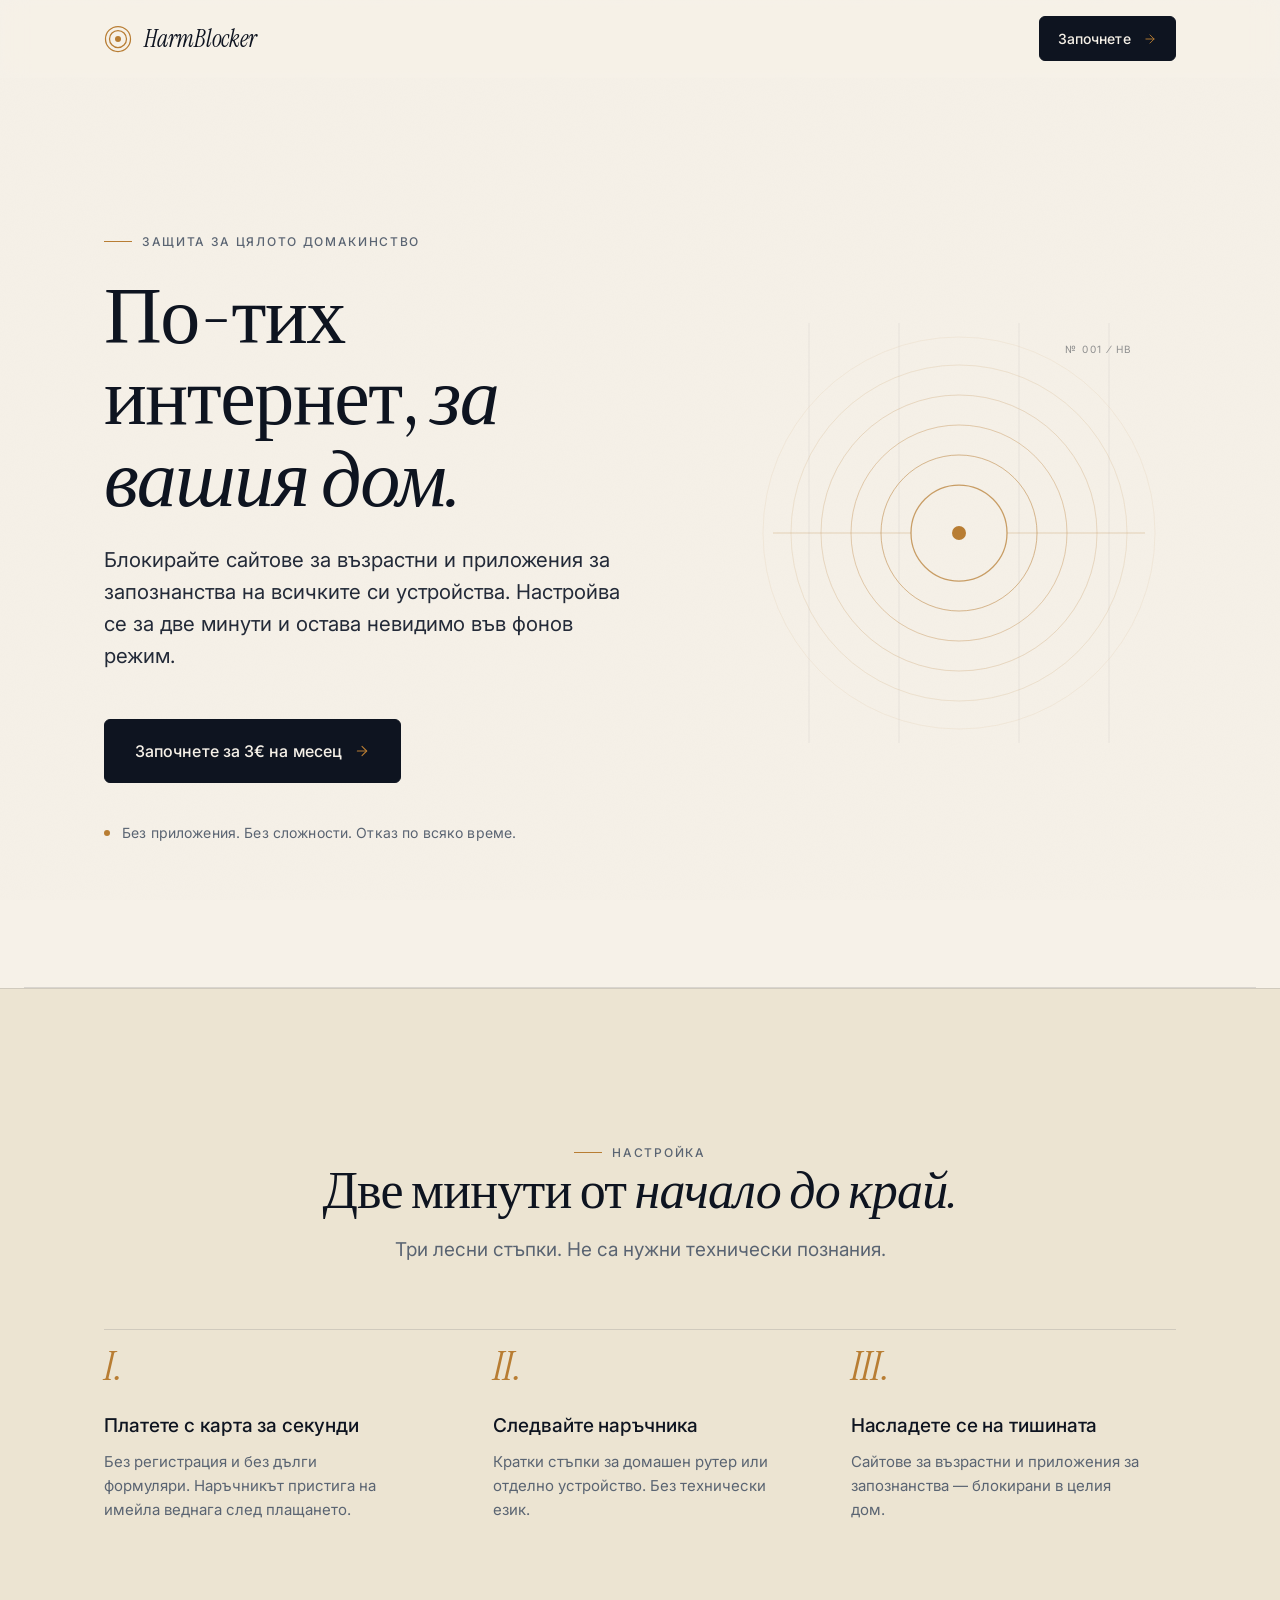
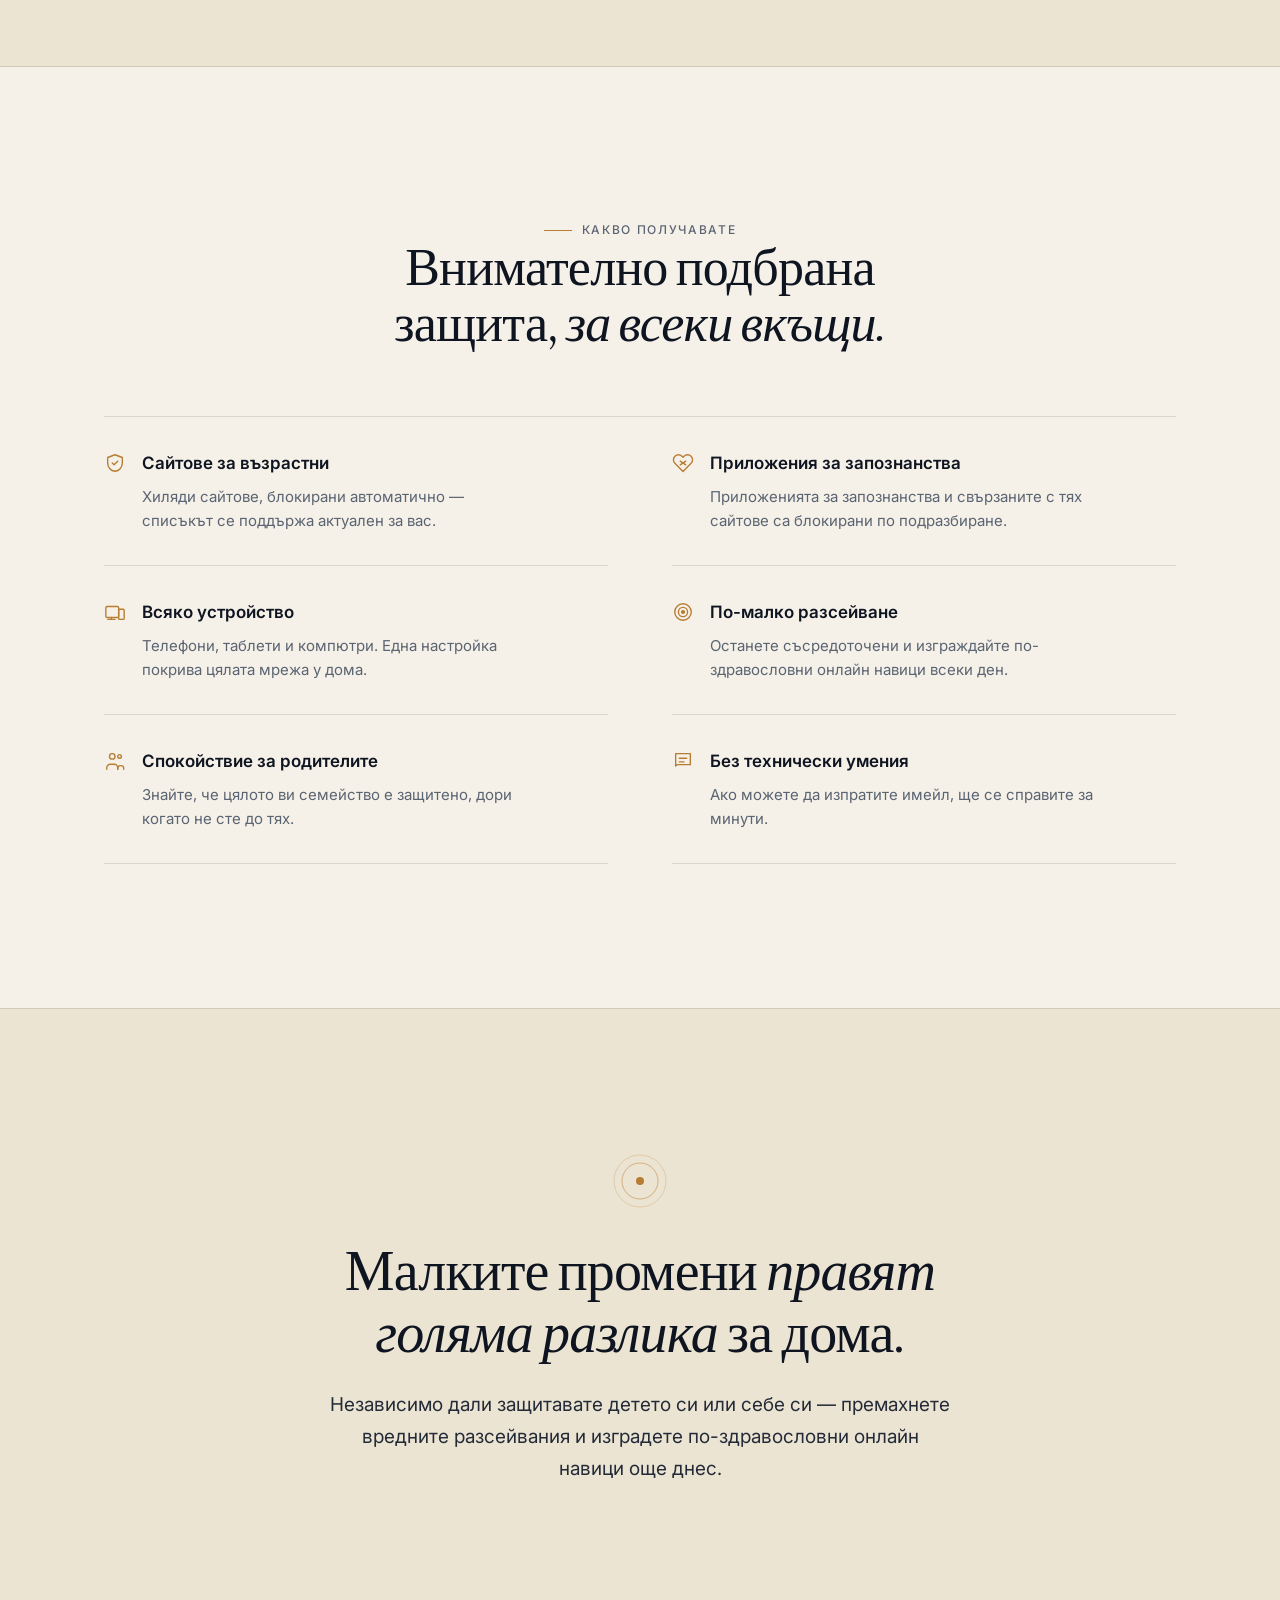
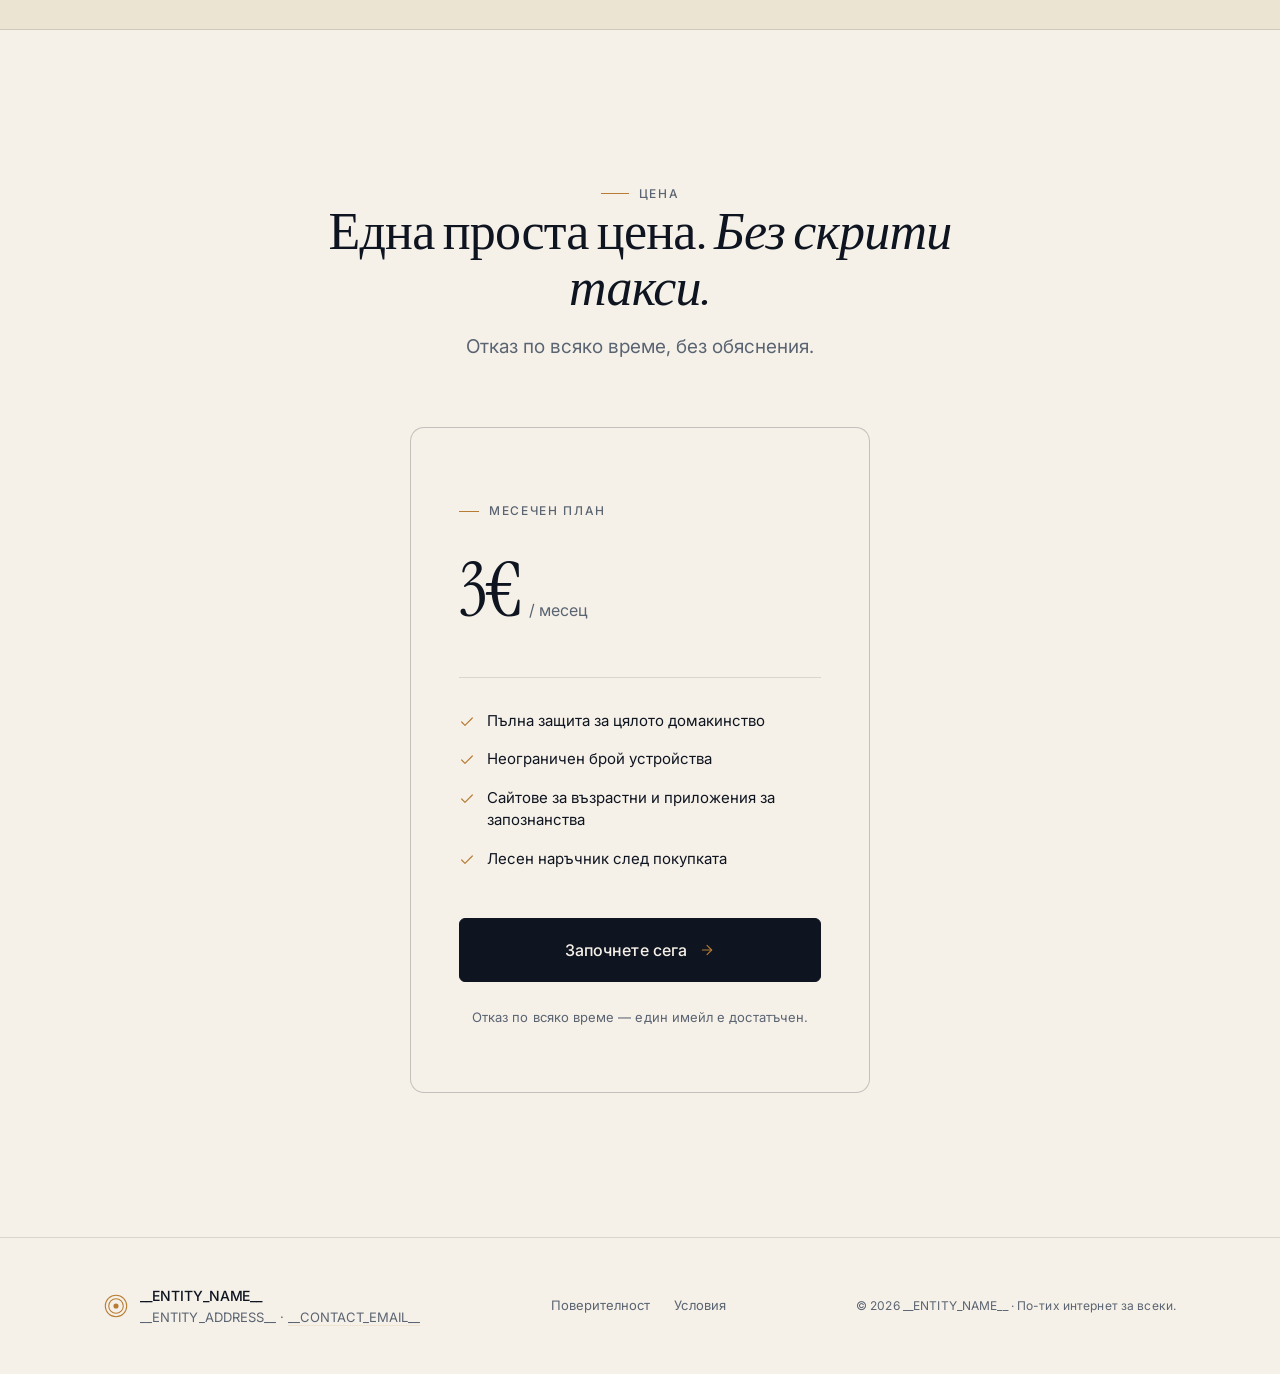
==== index.html @ 3aa1e23c "feat(03-copy-lock-01): ship SEO baseline on index + success pages - Canonical + favicon links (harmb" ====
<!DOCTYPE html>
<html lang="bg">
  <head>
    <meta charset="UTF-8" />
    <meta name="viewport" content="width=device-width, initial-scale=1.0" />
    <title>HarmBlocker — По-тих интернет за вашия дом</title>
    <meta
      name="description"
      content="Блокирайте сайтове за възрастни и приложения за запознанства на всичките си устройства. Просто, поверително и ефективно. 3€ на месец. Без приложения. Отказ по всяко време."
    />
    <meta name="theme-color" content="#f6f1e8" />

    <!-- Canonical + favicon -->
    <link rel="canonical" href="https://harmblocker.bg/" />
    <link rel="icon" type="image/svg+xml" href="/favicon.svg" />

    <!-- OpenGraph (og:image: raster og-image.svg fallback is a deliverable for a later polish pass) -->
    <meta property="og:type" content="website" />
    <meta property="og:site_name" content="HarmBlocker" />
    <meta property="og:locale" content="bg_BG" />
    <meta property="og:title" content="HarmBlocker — По-тих интернет за вашия дом" />
    <meta property="og:description" content="Блокирайте сайтове за възрастни и приложения за запознанства на всичките си устройства. Просто, поверително и ефективно. 3€ на месец." />
    <meta property="og:url" content="https://harmblocker.bg/" />
    <meta property="og:image" content="https://harmblocker.bg/og-image.svg" />

    <!-- Twitter (inherits og:title / og:description / og:image) -->
    <meta name="twitter:card" content="summary_large_image" />

    <link rel="preconnect" href="https://fonts.googleapis.com" />
    <link rel="preconnect" href="https://fonts.gstatic.com" crossorigin />
    <link
      href="https://fonts.googleapis.com/css2?family=Inter:wght@400;500;600&family=Instrument+Serif:ital@0;1&display=swap"
      rel="stylesheet"
    />

    <link rel="stylesheet" href="styles.css" />
  </head>
  <body>
    <!-- ============ NAV ============ -->
    <header class="nav" id="siteNav">
      <div class="container nav__inner">
        <a href="#top" class="brand" aria-label="Начало на HarmBlocker">
          <span class="brand__mark" aria-hidden="true">
            <!-- Signet: concentric rings, thin strokes — echoes hero motif -->
            <svg viewBox="0 0 28 28" fill="none" stroke="currentColor" stroke-width="1.25">
              <circle cx="14" cy="14" r="12.5" />
              <circle cx="14" cy="14" r="8.5" />
              <circle cx="14" cy="14" r="3" fill="currentColor" stroke="none" />
            </svg>
          </span>
          <span class="brand__word">HarmBlocker</span>
        </a>
        <a href="#pricing" class="btn btn--primary nav__cta">
          Започнете
          <svg class="btn__arrow" viewBox="0 0 24 24" fill="none" stroke="currentColor" stroke-width="1.6" stroke-linecap="round" stroke-linejoin="round" aria-hidden="true" style="width:14px;height:14px">
            <path d="M5 12h14" />
            <path d="m12 5 7 7-7 7" />
          </svg>
        </a>
      </div>
    </header>

    <main id="top">
      <!-- ============ HERO ============ -->
      <section class="hero">
        <div class="container">
          <div class="hero__grid">
            <div class="hero__text reveal">
              <span class="eyebrow hero__eyebrow">
                Защита за цялото домакинство
              </span>

              <h1 class="h1 hero__headline">
                По-тих интернет, <span class="serif-italic">за вашия дом.</span>
              </h1>

              <p class="lead hero__sub">
                Блокирайте сайтове за възрастни и приложения за запознанства на
                всичките си устройства. Настройва се за две минути и остава
                невидимо във фонов режим.
              </p>

              <div class="hero__cta">
                <a
                  href="success.html"
                  class="btn btn--primary btn--large"
                  data-cta="hero"
                >
                  Започнете за 3€ на месец
                  <svg class="btn__arrow" viewBox="0 0 24 24" fill="none" stroke="currentColor" stroke-width="1.6" stroke-linecap="round" stroke-linejoin="round" aria-hidden="true" style="width:16px;height:16px">
                    <path d="M5 12h14" />
                    <path d="m12 5 7 7-7 7" />
                  </svg>
                </a>
              </div>

              <p class="hero__trust">
                Без приложения. Без сложности. Отказ по всяко време.
              </p>
            </div>

            <div class="hero__art reveal" aria-hidden="true">
              <!-- Signet motif — concentric rings radiating, on editorial column grid -->
              <svg viewBox="0 0 420 420" xmlns="http://www.w3.org/2000/svg" fill="none">
                <!-- Thin editorial column grid (very faint) -->
                <g stroke="rgba(14,20,32,0.06)" stroke-width="1">
                  <line x1="60" y1="0" x2="60" y2="420" />
                  <line x1="150" y1="0" x2="150" y2="420" />
                  <line x1="270" y1="0" x2="270" y2="420" />
                  <line x1="360" y1="0" x2="360" y2="420" />
                </g>

                <!-- Signet: concentric rings, thin strokes, amber -->
                <g stroke="currentColor" stroke-width="1" fill="none">
                  <circle cx="210" cy="210" r="196" opacity="0.08" />
                  <circle cx="210" cy="210" r="168" opacity="0.14" />
                  <circle cx="210" cy="210" r="138" opacity="0.22" />
                  <circle cx="210" cy="210" r="108" opacity="0.34" />
                  <circle cx="210" cy="210" r="78" opacity="0.5" />
                  <circle cx="210" cy="210" r="48" opacity="0.72" stroke-width="1.25" />
                </g>

                <!-- Inner mark: small solid dot + thin horizontal horizon -->
                <g>
                  <circle cx="210" cy="210" r="7" fill="currentColor" />
                  <line x1="24" y1="210" x2="162" y2="210" stroke="currentColor" stroke-width="1" opacity="0.28" />
                  <line x1="258" y1="210" x2="396" y2="210" stroke="currentColor" stroke-width="1" opacity="0.28" />
                </g>

                <!-- Editorial serial number, top right -->
                <g>
                  <text x="384" y="30" text-anchor="end" fill="rgba(14,20,32,0.44)" font-family="Inter, sans-serif" font-size="10" letter-spacing="1.6">
                    №&#160;001&#160;⁄&#160;HB
                  </text>
                </g>
              </svg>
            </div>
          </div>
        </div>
      </section>

      <!-- ============ HOW IT WORKS ============ -->
      <section class="section section--surface" id="how">
        <div class="container">
          <div class="section-head reveal">
            <span class="eyebrow eyebrow--centered">Настройка</span>
            <h2 class="h2">Две минути от <span class="serif-italic">начало до край.</span></h2>
            <p class="lead">Три лесни стъпки. Не са нужни технически познания.</p>
          </div>

          <ol class="steps">
            <li class="step reveal">
              <span class="step__num">I.</span>
              <h3>Платете с карта за секунди</h3>
              <p>Без регистрация и без дълги формуляри. Наръчникът пристига на имейла веднага след плащането.</p>
            </li>

            <li class="step reveal">
              <span class="step__num">II.</span>
              <h3>Следвайте наръчника</h3>
              <p>Кратки стъпки за домашен рутер или отделно устройство. Без технически език.</p>
            </li>

            <li class="step reveal">
              <span class="step__num">III.</span>
              <h3>Насладете се на тишината</h3>
              <p>Сайтове за възрастни и приложения за запознанства — блокирани в целия дом.</p>
            </li>
          </ol>
        </div>
      </section>

      <!-- ============ BENEFITS ============ -->
      <section class="section" id="benefits">
        <div class="container">
          <div class="section-head reveal">
            <span class="eyebrow eyebrow--centered">Какво получавате</span>
            <h2 class="h2">Внимателно подбрана защита, <span class="serif-italic">за всеки вкъщи.</span></h2>
          </div>

          <div class="benefits">
            <article class="benefit reveal">
              <span class="benefit__icon" aria-hidden="true">
                <svg viewBox="0 0 24 24" fill="none" stroke="currentColor" stroke-width="1.5" stroke-linecap="round" stroke-linejoin="round">
                  <path d="M12 3 4 6v6c0 5 3.5 8.5 8 9 4.5-.5 8-4 8-9V6l-8-3Z" />
                  <path d="m9 12 2 2 4-4" />
                </svg>
              </span>
              <div class="benefit__body">
                <h3>Сайтове за възрастни</h3>
                <p>Хиляди сайтове, блокирани автоматично — списъкът се поддържа актуален за вас.</p>
              </div>
            </article>

            <article class="benefit reveal">
              <span class="benefit__icon" aria-hidden="true">
                <svg viewBox="0 0 24 24" fill="none" stroke="currentColor" stroke-width="1.5" stroke-linecap="round" stroke-linejoin="round">
                  <path d="M20.84 4.61a5.5 5.5 0 0 0-7.78 0L12 5.67l-1.06-1.06a5.5 5.5 0 0 0-7.78 7.78l1.06 1.06L12 21.23l7.78-7.78 1.06-1.06a5.5 5.5 0 0 0 0-7.78Z" />
                  <path d="m9 10 6 4" />
                  <path d="m15 10-6 4" />
                </svg>
              </span>
              <div class="benefit__body">
                <h3>Приложения за запознанства</h3>
                <p>Приложенията за запознанства и свързаните с тях сайтове са блокирани по подразбиране.</p>
              </div>
            </article>

            <article class="benefit reveal">
              <span class="benefit__icon" aria-hidden="true">
                <svg viewBox="0 0 24 24" fill="none" stroke="currentColor" stroke-width="1.5" stroke-linecap="round" stroke-linejoin="round">
                  <rect x="2" y="6" width="14" height="12" rx="1.5" />
                  <rect x="16" y="9" width="6" height="11" rx="1" />
                  <path d="M8 18v2" />
                  <path d="M4 20h8" />
                </svg>
              </span>
              <div class="benefit__body">
                <h3>Всяко устройство</h3>
                <p>Телефони, таблети и компютри. Една настройка покрива цялата мрежа у дома.</p>
              </div>
            </article>

            <article class="benefit reveal">
              <span class="benefit__icon" aria-hidden="true">
                <svg viewBox="0 0 24 24" fill="none" stroke="currentColor" stroke-width="1.5" stroke-linecap="round" stroke-linejoin="round">
                  <circle cx="12" cy="12" r="9" />
                  <circle cx="12" cy="12" r="5" />
                  <circle cx="12" cy="12" r="1.5" fill="currentColor" />
                </svg>
              </span>
              <div class="benefit__body">
                <h3>По-малко разсейване</h3>
                <p>Останете съсредоточени и изграждайте по-здравословни онлайн навици всеки ден.</p>
              </div>
            </article>

            <article class="benefit reveal">
              <span class="benefit__icon" aria-hidden="true">
                <svg viewBox="0 0 24 24" fill="none" stroke="currentColor" stroke-width="1.5" stroke-linecap="round" stroke-linejoin="round">
                  <circle cx="9" cy="7" r="3" />
                  <circle cx="17" cy="7" r="2" />
                  <path d="M3 21v-1.5a4 4 0 0 1 4-4h4a4 4 0 0 1 4 4V21" />
                  <path d="M15 21v-1a3 3 0 0 1 3-3h.5a3 3 0 0 1 3 3V21" />
                </svg>
              </span>
              <div class="benefit__body">
                <h3>Спокойствие за родителите</h3>
                <p>Знайте, че цялото ви семейство е защитено, дори когато не сте до тях.</p>
              </div>
            </article>

            <article class="benefit reveal">
              <span class="benefit__icon" aria-hidden="true">
                <svg viewBox="0 0 24 24" fill="none" stroke="currentColor" stroke-width="1.5" stroke-linecap="round" stroke-linejoin="round">
                  <path d="M4 4h16v12H5.5L4 17.5Z" />
                  <path d="M8 9h8" />
                  <path d="M8 13h5" />
                </svg>
              </span>
              <div class="benefit__body">
                <h3>Без технически умения</h3>
                <p>Ако можете да изпратите имейл, ще се справите за минути.</p>
              </div>
            </article>
          </div>
        </div>
      </section>

      <!-- ============ EMOTIONAL ============ -->
      <section class="section section--surface emotional">
        <div class="container emotional__inner reveal">
          <svg class="emotional__mark" viewBox="0 0 56 56" fill="none" stroke="currentColor" stroke-width="1" aria-hidden="true">
            <circle cx="28" cy="28" r="26" opacity="0.25" />
            <circle cx="28" cy="28" r="18" opacity="0.5" />
            <circle cx="28" cy="28" r="4" fill="currentColor" stroke="none" />
          </svg>
          <h2 class="h2">
            Малките промени <span class="serif-italic">правят голяма разлика</span> за дома.
          </h2>
          <p>
            Независимо дали защитавате детето си или себе си — премахнете
            вредните разсейвания и изградете по-здравословни онлайн навици
            още днес.
          </p>
        </div>
      </section>

      <!-- ============ PRICING ============ -->
      <section class="section" id="pricing">
        <div class="container">
          <div class="section-head reveal">
            <span class="eyebrow eyebrow--centered">Цена</span>
            <h2 class="h2">Една проста цена. <span class="serif-italic">Без скрити такси.</span></h2>
            <p class="lead">Отказ по всяко време, без обяснения.</p>
          </div>

          <div class="price-wrap reveal">
            <div class="price-card">
              <div class="price-card__label">Месечен план</div>

              <div class="price-card__price">
                <span class="price-card__amount">3€</span>
                <span class="price-card__period">/ месец</span>
              </div>

              <div class="price-card__divider"></div>

              <ul class="price-card__features">
                <li>
                  <svg viewBox="0 0 24 24" fill="none" stroke="currentColor" stroke-width="1.8" stroke-linecap="round" stroke-linejoin="round" aria-hidden="true">
                    <path d="M20 6 9 17l-5-5" />
                  </svg>
                  Пълна защита за цялото домакинство
                </li>
                <li>
                  <svg viewBox="0 0 24 24" fill="none" stroke="currentColor" stroke-width="1.8" stroke-linecap="round" stroke-linejoin="round" aria-hidden="true">
                    <path d="M20 6 9 17l-5-5" />
                  </svg>
                  Неограничен брой устройства
                </li>
                <li>
                  <svg viewBox="0 0 24 24" fill="none" stroke="currentColor" stroke-width="1.8" stroke-linecap="round" stroke-linejoin="round" aria-hidden="true">
                    <path d="M20 6 9 17l-5-5" />
                  </svg>
                  Сайтове за възрастни и приложения за запознанства
                </li>
                <li>
                  <svg viewBox="0 0 24 24" fill="none" stroke="currentColor" stroke-width="1.8" stroke-linecap="round" stroke-linejoin="round" aria-hidden="true">
                    <path d="M20 6 9 17l-5-5" />
                  </svg>
                  Лесен наръчник след покупката
                </li>
              </ul>

              <a
                href="success.html"
                class="btn btn--primary btn--large"
                data-cta="pricing"
              >
                Започнете сега
                <svg class="btn__arrow" viewBox="0 0 24 24" fill="none" stroke="currentColor" stroke-width="1.6" stroke-linecap="round" stroke-linejoin="round" aria-hidden="true" style="width:16px;height:16px">
                  <path d="M5 12h14" />
                  <path d="m12 5 7 7-7 7" />
                </svg>
              </a>

              <p class="price-card__small">Отказ по всяко време — един имейл е достатъчен.</p>
            </div>
          </div>
        </div>
      </section>
    </main>

    <!-- ============ FOOTER ============ -->
    <footer class="footer">
      <div class="container footer__inner">
        <div class="footer__brand">
          <span class="brand__mark" aria-hidden="true">
            <svg viewBox="0 0 28 28" fill="none" stroke="currentColor" stroke-width="1.25">
              <circle cx="14" cy="14" r="12.5" />
              <circle cx="14" cy="14" r="8.5" />
              <circle cx="14" cy="14" r="3" fill="currentColor" stroke="none" />
            </svg>
          </span>
          <div class="footer__entity">
            <div class="footer__entity-name">__ENTITY_NAME__</div>
            <div class="footer__entity-meta">__ENTITY_ADDRESS__ · <a href="mailto:__CONTACT_EMAIL__">__CONTACT_EMAIL__</a></div>
          </div>
        </div>
        <nav class="footer__links" aria-label="Долен колонтитул">
          <a href="/privacy">Поверителност</a>
          <a href="/terms">Условия</a>
        </nav>
        <div class="footer__copy">© <span id="year">2026</span> __ENTITY_NAME__ · По-тих интернет за всеки.</div>
      </div>
    </footer>

    <script src="script.js" defer></script>
  </body>
</html>
---- styles.css ----
/* ============================================================
   HarmBlocker — Design System: "Quiet Confidence"
   Premium, privacy-forward, editorial. Paper + ink + single amber.
   ============================================================ */

/* ---------- Reset ---------- */
*,
*::before,
*::after {
  box-sizing: border-box;
}

html {
  -webkit-text-size-adjust: 100%;
  scroll-behavior: smooth;
}

body,
h1,
h2,
h3,
h4,
p,
figure,
blockquote,
dl,
dd {
  margin: 0;
}

ul,
ol {
  margin: 0;
  padding: 0;
  list-style: none;
}

img,
picture,
svg {
  display: block;
  max-width: 100%;
}

button {
  font: inherit;
  cursor: pointer;
}

a {
  color: inherit;
}

/* ---------- Design tokens ---------- */
:root {
  /* Paper + ink palette */
  --paper: #f6f1e8;
  --paper-soft: #ece4d2;
  --paper-deep: #e4dcc6;

  --ink: #0e1420;
  --ink-soft: #232a38;
  --ink-muted: #5a6472;
  --ink-faint: #8b94a2;

  --hairline: rgba(14, 20, 32, 0.12);
  --hairline-strong: rgba(14, 20, 32, 0.22);
  --hairline-faint: rgba(14, 20, 32, 0.06);

  /* Single warm accent */
  --amber: #b87d33;
  --amber-deep: #8e5d21;
  --amber-soft: rgba(184, 125, 51, 0.12);
  --amber-faint: rgba(184, 125, 51, 0.06);

  /* Radii — small, editorial, not pill */
  --radius-xs: 4px;
  --radius-sm: 6px;
  --radius-md: 10px;
  --radius-lg: 14px;

  /* Spacing scale (4/8 rhythm) */
  --space-1: 4px;
  --space-2: 8px;
  --space-3: 12px;
  --space-4: 16px;
  --space-5: 24px;
  --space-6: 32px;
  --space-7: 48px;
  --space-8: 64px;
  --space-9: 96px;
  --space-10: 144px;

  /* Typography */
  --font-display: "Instrument Serif", "Fraunces", Georgia, "Times New Roman",
    serif;
  --font-sans: "Inter", -apple-system, BlinkMacSystemFont, "Segoe UI", Roboto,
    "Helvetica Neue", Arial, sans-serif;

  --max-w: 1120px;
  --max-w-prose: 640px;
}

/* ---------- Base ---------- */
html,
body {
  background: var(--paper);
}

body {
  font-family: var(--font-sans);
  font-size: 1.0625rem;
  line-height: 1.65;
  color: var(--ink);
  -webkit-font-smoothing: antialiased;
  -moz-osx-font-smoothing: grayscale;
  text-rendering: optimizeLegibility;
  position: relative;
  min-height: 100vh;
}

/* Subtle paper grain — SVG noise, very low opacity, non-interactive */
body::before {
  content: "";
  position: fixed;
  inset: 0;
  pointer-events: none;
  z-index: 0;
  opacity: 0.35;
  mix-blend-mode: multiply;
  background-image: url("data:image/svg+xml;utf8,<svg xmlns='http://www.w3.org/2000/svg' width='240' height='240'><filter id='n'><feTurbulence type='fractalNoise' baseFrequency='0.9' numOctaves='2' stitchTiles='stitch'/><feColorMatrix values='0 0 0 0 0.055  0 0 0 0 0.078  0 0 0 0 0.125  0 0 0 0.04 0'/></filter><rect width='100%' height='100%' filter='url(%23n)'/></svg>");
}

main,
header,
footer {
  position: relative;
  z-index: 1;
}

::selection {
  background: var(--ink);
  color: var(--paper);
}

/* ---------- Layout ---------- */
.container {
  width: 100%;
  max-width: var(--max-w);
  margin-inline: auto;
  padding-inline: var(--space-5);
}

.section {
  padding-block: clamp(var(--space-9), 12vw, var(--space-10));
}

.section--tight {
  padding-block: clamp(var(--space-8), 10vw, var(--space-9));
}

.section--surface {
  background: var(--paper-soft);
  border-block: 1px solid var(--hairline);
}

.section-head {
  max-width: var(--max-w-prose);
  margin-inline: auto;
  margin-bottom: var(--space-8);
  text-align: center;
}

.section-head .h2 {
  margin-bottom: var(--space-4);
}

/* ---------- Typography ---------- */
.eyebrow {
  display: inline-flex;
  align-items: center;
  gap: 10px;
  padding: 0;
  color: var(--ink-muted);
  font-family: var(--font-sans);
  font-size: 0.75rem;
  font-weight: 500;
  letter-spacing: 0.14em;
  text-transform: uppercase;
  position: relative;
}

.eyebrow::before {
  content: "";
  display: inline-block;
  width: 28px;
  height: 1px;
  background: var(--amber);
  flex-shrink: 0;
}

.eyebrow--centered {
  justify-content: center;
}

.h1 {
  font-family: var(--font-display);
  font-size: clamp(2.6rem, 6.4vw, 5rem);
  line-height: 1.02;
  font-weight: 400;
  letter-spacing: -0.018em;
  color: var(--ink);
}

.h2 {
  font-family: var(--font-display);
  font-size: clamp(2rem, 4.4vw, 3.25rem);
  line-height: 1.08;
  font-weight: 400;
  letter-spacing: -0.015em;
  color: var(--ink);
}

.h3 {
  font-family: var(--font-sans);
  font-size: 1.0625rem;
  line-height: 1.4;
  font-weight: 600;
  letter-spacing: -0.005em;
  color: var(--ink);
}

.lead {
  font-family: var(--font-sans);
  font-size: clamp(1.0625rem, 1.6vw, 1.1875rem);
  line-height: 1.6;
  color: var(--ink-muted);
  font-weight: 400;
}

.muted {
  color: var(--ink-muted);
}

.serif-italic {
  font-family: var(--font-display);
  font-style: italic;
  font-weight: 400;
}

/* ---------- Buttons ---------- */
.btn {
  display: inline-flex;
  align-items: center;
  justify-content: center;
  gap: var(--space-3);
  padding: 14px 24px;
  border-radius: var(--radius-sm);
  font-family: var(--font-sans);
  font-weight: 500;
  font-size: 0.9375rem;
  letter-spacing: 0.005em;
  text-decoration: none;
  border: 1px solid transparent;
  transition: background 0.22s ease, color 0.22s ease,
    border-color 0.22s ease, transform 0.18s ease;
  will-change: transform;
}

.btn:focus-visible {
  outline: 2px solid var(--amber);
  outline-offset: 3px;
}

.btn--primary {
  background: var(--ink);
  color: var(--paper);
  border-color: var(--ink);
}

.btn--primary:hover {
  background: var(--ink-soft);
  border-color: var(--ink-soft);
  transform: translateY(-1px);
}

.btn--primary .btn__arrow {
  color: var(--amber);
  transition: transform 0.22s ease;
}

.btn--primary:hover .btn__arrow {
  transform: translateX(2px);
}

.btn--ghost {
  background: transparent;
  color: var(--ink);
  border-color: var(--hairline-strong);
}

.btn--ghost:hover {
  border-color: var(--ink);
}

.btn--large {
  padding: 18px 30px;
  font-size: 1rem;
}

/* ---------- Nav ---------- */
.nav {
  position: sticky;
  top: 0;
  z-index: 20;
  background: rgba(246, 241, 232, 0.82);
  backdrop-filter: saturate(140%) blur(12px);
  -webkit-backdrop-filter: saturate(140%) blur(12px);
  border-bottom: 1px solid transparent;
  transition: border-color 0.3s ease, background 0.3s ease;
}

.nav.is-scrolled {
  border-bottom-color: var(--hairline);
}

.nav__inner {
  display: flex;
  align-items: center;
  justify-content: space-between;
  padding-block: var(--space-4);
  gap: var(--space-4);
}

.brand {
  display: inline-flex;
  align-items: center;
  gap: var(--space-3);
  color: var(--ink);
  text-decoration: none;
}

.brand__mark {
  display: inline-flex;
  align-items: center;
  justify-content: center;
  width: 28px;
  height: 28px;
  color: var(--amber);
  flex-shrink: 0;
}

.brand__mark svg {
  width: 28px;
  height: 28px;
}

.brand__word {
  font-family: var(--font-display);
  font-style: italic;
  font-size: 1.5rem;
  line-height: 1;
  letter-spacing: -0.01em;
  color: var(--ink);
  white-space: nowrap;
}

.nav__cta {
  display: none;
  padding: 10px 18px;
  font-size: 0.875rem;
}

@media (min-width: 720px) {
  .nav__cta {
    display: inline-flex;
  }
}

/* ---------- Hero ---------- */
.hero {
  padding-block: clamp(var(--space-9), 12vw, var(--space-10));
  position: relative;
  overflow: hidden;
}

/* A single hairline beneath the hero to anchor the editorial feel */
.hero::after {
  content: "";
  position: absolute;
  bottom: 0;
  left: var(--space-5);
  right: var(--space-5);
  height: 1px;
  background: var(--hairline);
}

.hero__grid {
  display: grid;
  gap: var(--space-8);
  align-items: center;
}

@media (min-width: 960px) {
  .hero__grid {
    grid-template-columns: 1.25fr 1fr;
    gap: var(--space-9);
  }
}

.hero__eyebrow {
  margin-bottom: var(--space-5);
}

.hero__headline {
  margin-bottom: var(--space-5);
  max-width: 14ch;
}

.hero__sub {
  max-width: 52ch;
  margin-bottom: var(--space-7);
  font-size: clamp(1.125rem, 1.6vw, 1.3125rem);
  line-height: 1.55;
  color: var(--ink-soft);
}

.hero__cta {
  display: flex;
  flex-wrap: wrap;
  align-items: center;
  gap: var(--space-4);
  margin-bottom: var(--space-6);
}

.hero__trust {
  display: inline-flex;
  align-items: center;
  gap: var(--space-3);
  color: var(--ink-muted);
  font-size: 0.875rem;
  letter-spacing: 0.01em;
}

.hero__trust::before {
  content: "";
  display: inline-block;
  width: 6px;
  height: 6px;
  border-radius: 50%;
  background: var(--amber);
  flex-shrink: 0;
}

/* Hero signet — the restrained custom motif */
.hero__art {
  display: flex;
  justify-content: center;
  align-items: center;
  position: relative;
}

.hero__art svg {
  width: 100%;
  max-width: 420px;
  height: auto;
  color: var(--amber);
}

/* ---------- How it works ---------- */
.steps {
  display: grid;
  gap: 0;
  border-top: 1px solid var(--hairline);
}

@media (min-width: 860px) {
  .steps {
    grid-template-columns: repeat(3, 1fr);
    border-top: none;
  }
}

.step {
  position: relative;
  padding: var(--space-7) var(--space-5) var(--space-7) 0;
  border-bottom: 1px solid var(--hairline);
}

@media (min-width: 860px) {
  .step {
    padding: var(--space-4) var(--space-6) 0 var(--space-6);
    border-bottom: none;
    border-top: 1px solid var(--hairline);
  }

  .step:first-child {
    padding-left: 0;
  }

  .step:last-child {
    padding-right: 0;
  }
}

.step__num {
  display: block;
  font-family: var(--font-display);
  font-style: italic;
  font-size: 2.5rem;
  line-height: 1;
  color: var(--amber);
  margin-bottom: var(--space-5);
  letter-spacing: 0;
}

.step h3 {
  margin-bottom: var(--space-2);
  font-size: 1.1875rem;
  font-weight: 500;
  letter-spacing: -0.005em;
}

.step p {
  color: var(--ink-muted);
  font-size: 0.9375rem;
  line-height: 1.6;
  max-width: 32ch;
}

/* ---------- Benefits — editorial list, not card grid ---------- */
.benefits {
  display: grid;
  gap: 0;
  border-top: 1px solid var(--hairline);
}

@media (min-width: 720px) {
  .benefits {
    grid-template-columns: repeat(2, 1fr);
    column-gap: var(--space-8);
  }
}

.benefit {
  padding: var(--space-6) 0;
  border-bottom: 1px solid var(--hairline);
  display: grid;
  grid-template-columns: auto 1fr;
  column-gap: var(--space-4);
  align-items: start;
}

.benefit__icon {
  width: 22px;
  height: 22px;
  color: var(--amber);
  margin-top: 3px;
  flex-shrink: 0;
}

.benefit__icon svg {
  width: 22px;
  height: 22px;
}

.benefit__body h3 {
  margin-bottom: var(--space-2);
  font-size: 1.0625rem;
  font-weight: 600;
}

.benefit__body p {
  color: var(--ink-muted);
  font-size: 0.9375rem;
  line-height: 1.6;
  max-width: 44ch;
}

/* Remove double bottom-border between the last row on desktop */
@media (min-width: 720px) {
  .benefit:nth-last-child(-n + 2) {
    border-bottom: 1px solid var(--hairline);
  }
}

/* ---------- Emotional ---------- */
.emotional {
  text-align: center;
}

.emotional__inner {
  max-width: 720px;
  margin-inline: auto;
}

.emotional__mark {
  display: block;
  width: 56px;
  height: 56px;
  margin: 0 auto var(--space-6);
  color: var(--amber);
}

.emotional .h2 {
  margin-bottom: var(--space-5);
  font-size: clamp(2.25rem, 4.8vw, 3.5rem);
  line-height: 1.1;
}

.emotional p {
  font-size: clamp(1.0625rem, 1.5vw, 1.1875rem);
  line-height: 1.7;
  color: var(--ink-soft);
  max-width: 52ch;
  margin-inline: auto;
}

/* ---------- Pricing ---------- */
.price-wrap {
  display: flex;
  justify-content: center;
}

.price-card {
  width: 100%;
  max-width: 460px;
  background: var(--paper);
  border: 1px solid var(--hairline-strong);
  border-radius: var(--radius-lg);
  padding: var(--space-8) var(--space-7);
  text-align: left;
  position: relative;
}

.price-card__label {
  display: inline-flex;
  align-items: center;
  gap: 10px;
  color: var(--ink-muted);
  font-size: 0.75rem;
  font-weight: 500;
  letter-spacing: 0.14em;
  text-transform: uppercase;
  margin-bottom: var(--space-6);
}

.price-card__label::before {
  content: "";
  display: inline-block;
  width: 20px;
  height: 1px;
  background: var(--amber);
}

.price-card__price {
  display: flex;
  align-items: baseline;
  gap: var(--space-2);
  margin-bottom: var(--space-7);
}

.price-card__amount {
  font-family: var(--font-display);
  font-size: clamp(3.5rem, 7vw, 4.75rem);
  font-weight: 400;
  letter-spacing: -0.025em;
  color: var(--ink);
  line-height: 1;
}

.price-card__period {
  color: var(--ink-muted);
  font-size: 1rem;
  font-weight: 400;
  font-family: var(--font-sans);
}

.price-card__divider {
  height: 1px;
  background: var(--hairline);
  margin-block: var(--space-6);
}

.price-card__features {
  margin-bottom: var(--space-7);
  display: grid;
  gap: var(--space-4);
}

.price-card__features li {
  display: flex;
  align-items: flex-start;
  gap: var(--space-3);
  color: var(--ink);
  font-size: 0.9375rem;
  line-height: 1.5;
}

.price-card__features svg {
  width: 16px;
  height: 16px;
  color: var(--amber);
  flex-shrink: 0;
  margin-top: 4px;
}

.price-card .btn {
  width: 100%;
}

.price-card__small {
  margin-top: var(--space-5);
  font-size: 0.8125rem;
  color: var(--ink-muted);
  text-align: center;
  letter-spacing: 0.005em;
}

/* ---------- Footer ---------- */
.footer {
  border-top: 1px solid var(--hairline);
  padding-block: var(--space-7);
  background: var(--paper);
}

.footer__inner {
  display: flex;
  flex-direction: column;
  gap: var(--space-4);
  align-items: center;
  justify-content: space-between;
  text-align: center;
  color: var(--ink-muted);
  font-size: 0.8125rem;
  letter-spacing: 0.005em;
}

.footer__links {
  display: flex;
  gap: var(--space-5);
}

.footer__links a {
  color: var(--ink-muted);
  text-decoration: none;
  transition: color 0.2s ease;
  position: relative;
}

.footer__links a:hover {
  color: var(--ink);
}

@media (min-width: 640px) {
  .footer__inner {
    flex-direction: row;
    text-align: left;
  }
}

/* ---------- Success page ---------- */
.success-hero {
  text-align: center;
  padding-block: clamp(var(--space-9), 12vw, var(--space-10));
  position: relative;
  border-bottom: 1px solid var(--hairline);
}

.success-seal {
  display: inline-block;
  width: 96px;
  height: 96px;
  color: var(--amber);
  margin-bottom: var(--space-6);
}

.success-hero .h1 {
  margin-bottom: var(--space-4);
  max-width: 18ch;
  margin-inline: auto;
}

.success-hero p {
  max-width: 52ch;
  margin-inline: auto;
  font-size: clamp(1.0625rem, 1.5vw, 1.1875rem);
  color: var(--ink-soft);
  line-height: 1.65;
}

.setup-steps {
  display: grid;
  gap: 0;
  border-top: 1px solid var(--hairline);
}

@media (min-width: 860px) {
  .setup-steps {
    grid-template-columns: repeat(3, 1fr);
    border-top: none;
  }
}

.setup-step {
  padding: var(--space-7) 0;
  border-bottom: 1px solid var(--hairline);
}

@media (min-width: 860px) {
  .setup-step {
    padding: var(--space-4) var(--space-6) 0 var(--space-6);
    border-bottom: none;
    border-top: 1px solid var(--hairline);
  }
  .setup-step:first-child {
    padding-left: 0;
  }
  .setup-step:last-child {
    padding-right: 0;
  }
}

.setup-step__badge {
  display: block;
  font-family: var(--font-display);
  font-style: italic;
  font-size: 2.25rem;
  line-height: 1;
  color: var(--amber);
  margin-bottom: var(--space-4);
}

.setup-step h3 {
  margin-bottom: var(--space-2);
  font-size: 1.125rem;
  font-weight: 500;
}

.setup-step p {
  color: var(--ink-muted);
  font-size: 0.9375rem;
  line-height: 1.6;
  max-width: 36ch;
}

.devices {
  display: grid;
  gap: var(--space-5);
}

@media (min-width: 860px) {
  .devices {
    grid-template-columns: repeat(3, 1fr);
  }
}

.device {
  padding: var(--space-6);
  background: var(--paper);
  border: 1px solid var(--hairline);
  border-radius: var(--radius-md);
  transition: border-color 0.22s ease;
}

.device:hover {
  border-color: var(--hairline-strong);
}

.device__icon {
  display: inline-flex;
  align-items: center;
  justify-content: center;
  width: 36px;
  height: 36px;
  color: var(--amber);
  margin-bottom: var(--space-5);
}

.device__icon svg {
  width: 24px;
  height: 24px;
}

.device h3 {
  margin-bottom: var(--space-4);
  font-size: 1.0625rem;
  font-weight: 600;
}

.device ol {
  list-style: none;
  counter-reset: stepcount;
  display: grid;
  gap: var(--space-3);
}

.device ol li {
  counter-increment: stepcount;
  position: relative;
  padding-left: 28px;
  color: var(--ink-soft);
  font-size: 0.9375rem;
  line-height: 1.55;
}

.device ol li::before {
  content: counter(stepcount);
  position: absolute;
  left: 0;
  top: 1px;
  font-family: var(--font-display);
  font-style: italic;
  color: var(--amber);
  font-size: 1.0625rem;
  line-height: 1.4;
}

.help-card {
  margin-top: var(--space-8);
  padding: var(--space-7) var(--space-6);
  background: var(--paper);
  border: 1px solid var(--hairline);
  border-radius: var(--radius-md);
  text-align: center;
}

.help-card h3 {
  margin-bottom: var(--space-3);
  font-family: var(--font-display);
  font-size: 1.625rem;
  font-weight: 400;
  letter-spacing: -0.01em;
}

.help-card p {
  color: var(--ink-muted);
  margin-bottom: var(--space-4);
  max-width: 44ch;
  margin-inline: auto;
}

.help-card a {
  color: var(--ink);
  font-weight: 500;
  text-decoration: none;
  border-bottom: 1px solid var(--amber);
  padding-bottom: 2px;
  transition: color 0.2s ease;
}

.help-card a:hover {
  color: var(--amber-deep);
}

.return-home {
  text-align: center;
  margin-top: var(--space-6);
}

.return-home a {
  color: var(--ink-muted);
  text-decoration: none;
  font-size: 0.875rem;
  display: inline-flex;
  align-items: center;
  gap: var(--space-2);
  transition: color 0.2s ease;
}

.return-home a:hover {
  color: var(--ink);
}

/* ---------- Reveal animations ---------- */
.reveal {
  opacity: 0;
  transform: translateY(12px);
  transition: opacity 0.7s ease, transform 0.7s ease;
}

.reveal.is-visible {
  opacity: 1;
  transform: translateY(0);
}

@media (prefers-reduced-motion: reduce) {
  *,
  *::before,
  *::after {
    animation-duration: 0.01ms !important;
    animation-iteration-count: 1 !important;
    transition-duration: 0.01ms !important;
    scroll-behavior: auto !important;
  }
  .reveal {
    opacity: 1;
    transform: none;
  }
}

/* ---------- Focus-visible polish for links ---------- */
a:focus-visible {
  outline: 2px solid var(--amber);
  outline-offset: 3px;
  border-radius: 2px;
}

/* ---------- Legal pages ---------- */
.legal-banner {
  background: var(--paper-soft);
  border: 1px solid var(--hairline);
  border-left: 2px solid var(--amber);
  padding: var(--space-5) var(--space-6);
  border-radius: var(--radius-sm);
  max-width: var(--max-w-prose);
  margin: 0 auto var(--space-7);
}

.legal-banner__label {
  display: block;
  font-family: var(--font-display);
  font-style: italic;
  color: var(--amber);
  font-size: 1.125rem;
  letter-spacing: 0;
}

.legal-banner p {
  font-size: 0.9375rem;
  color: var(--ink-soft);
  margin-top: var(--space-2);
  line-height: 1.6;
}

.legal-banner strong {
  font-weight: 500;
  color: var(--ink);
}

.legal {
  max-width: var(--max-w-prose);
  margin-inline: auto;
}

.legal__head {
  margin-bottom: var(--space-8);
}

.legal__head .eyebrow {
  margin-bottom: var(--space-5);
}

.legal__title {
  margin-bottom: var(--space-5);
  max-width: 16ch;
}

.prose h2 {
  font-family: var(--font-display);
  font-size: clamp(1.5rem, 2.4vw, 2rem);
  line-height: 1.15;
  font-weight: 400;
  margin-top: var(--space-8);
  margin-bottom: var(--space-4);
  color: var(--ink);
}

.prose h3 {
  font-family: var(--font-sans);
  font-size: 1.0625rem;
  font-weight: 600;
  margin-top: var(--space-6);
  margin-bottom: var(--space-3);
  color: var(--ink);
}

.prose p {
  color: var(--ink-soft);
  line-height: 1.75;
  margin-bottom: var(--space-4);
}

.prose ul {
  display: grid;
  gap: var(--space-3);
  margin-bottom: var(--space-5);
  padding-left: var(--space-5);
}

.prose ul li {
  color: var(--ink-soft);
  line-height: 1.7;
  list-style: disc;
}

.prose ul li::marker {
  color: var(--amber);
}

.prose a {
  color: var(--ink);
  border-bottom: 1px solid var(--amber);
  text-decoration: none;
  padding-bottom: 1px;
  transition: color 0.2s ease;
}

.prose a:hover {
  color: var(--amber-deep);
}

.prose strong {
  font-weight: 500;
  color: var(--ink);
}

.prose hr {
  border: 0;
  border-top: 1px solid var(--hairline);
  margin-block: var(--space-7);
}

.prose blockquote {
  border-left: 1px solid var(--amber);
  padding-left: var(--space-5);
  color: var(--ink-soft);
  font-family: var(--font-display);
  font-style: italic;
  font-size: 1.125rem;
  line-height: 1.6;
  margin: var(--space-5) 0;
}

.prose code {
  font-family: ui-monospace, "SFMono-Regular", Menlo, monospace;
  font-size: 0.875em;
  color: var(--ink);
  background: var(--amber-soft);
  padding: 1px 6px;
  border-radius: var(--radius-xs);
}

/* ---------- Footer (consolidated legal surface) ---------- */
.footer__brand {
  display: inline-flex;
  align-items: center;
  gap: var(--space-3);
}

.footer__brand .brand__mark {
  width: 24px;
  height: 24px;
  flex-shrink: 0;
}

.footer__brand .brand__mark svg {
  width: 24px;
  height: 24px;
}

.footer__entity {
  display: grid;
  gap: 2px;
  line-height: 1.4;
  text-align: left;
}

.footer__entity-name {
  color: var(--ink);
  font-weight: 500;
  font-size: 0.875rem;
  letter-spacing: -0.003em;
}

.footer__entity-meta {
  color: var(--ink-muted);
  font-size: 0.8125rem;
}

.footer__entity-meta a {
  color: var(--ink-muted);
  text-decoration: none;
  border-bottom: 1px solid var(--amber-soft);
  transition: color 0.2s ease, border-color 0.2s ease;
}

.footer__entity-meta a:hover {
  color: var(--ink);
  border-bottom-color: var(--amber);
}

.footer__copy {
  color: var(--ink-muted);
  font-size: 0.75rem;
  letter-spacing: 0.01em;
}

@media (min-width: 640px) {
  .footer__inner {
    flex-wrap: wrap;
    row-gap: var(--space-4);
  }
}
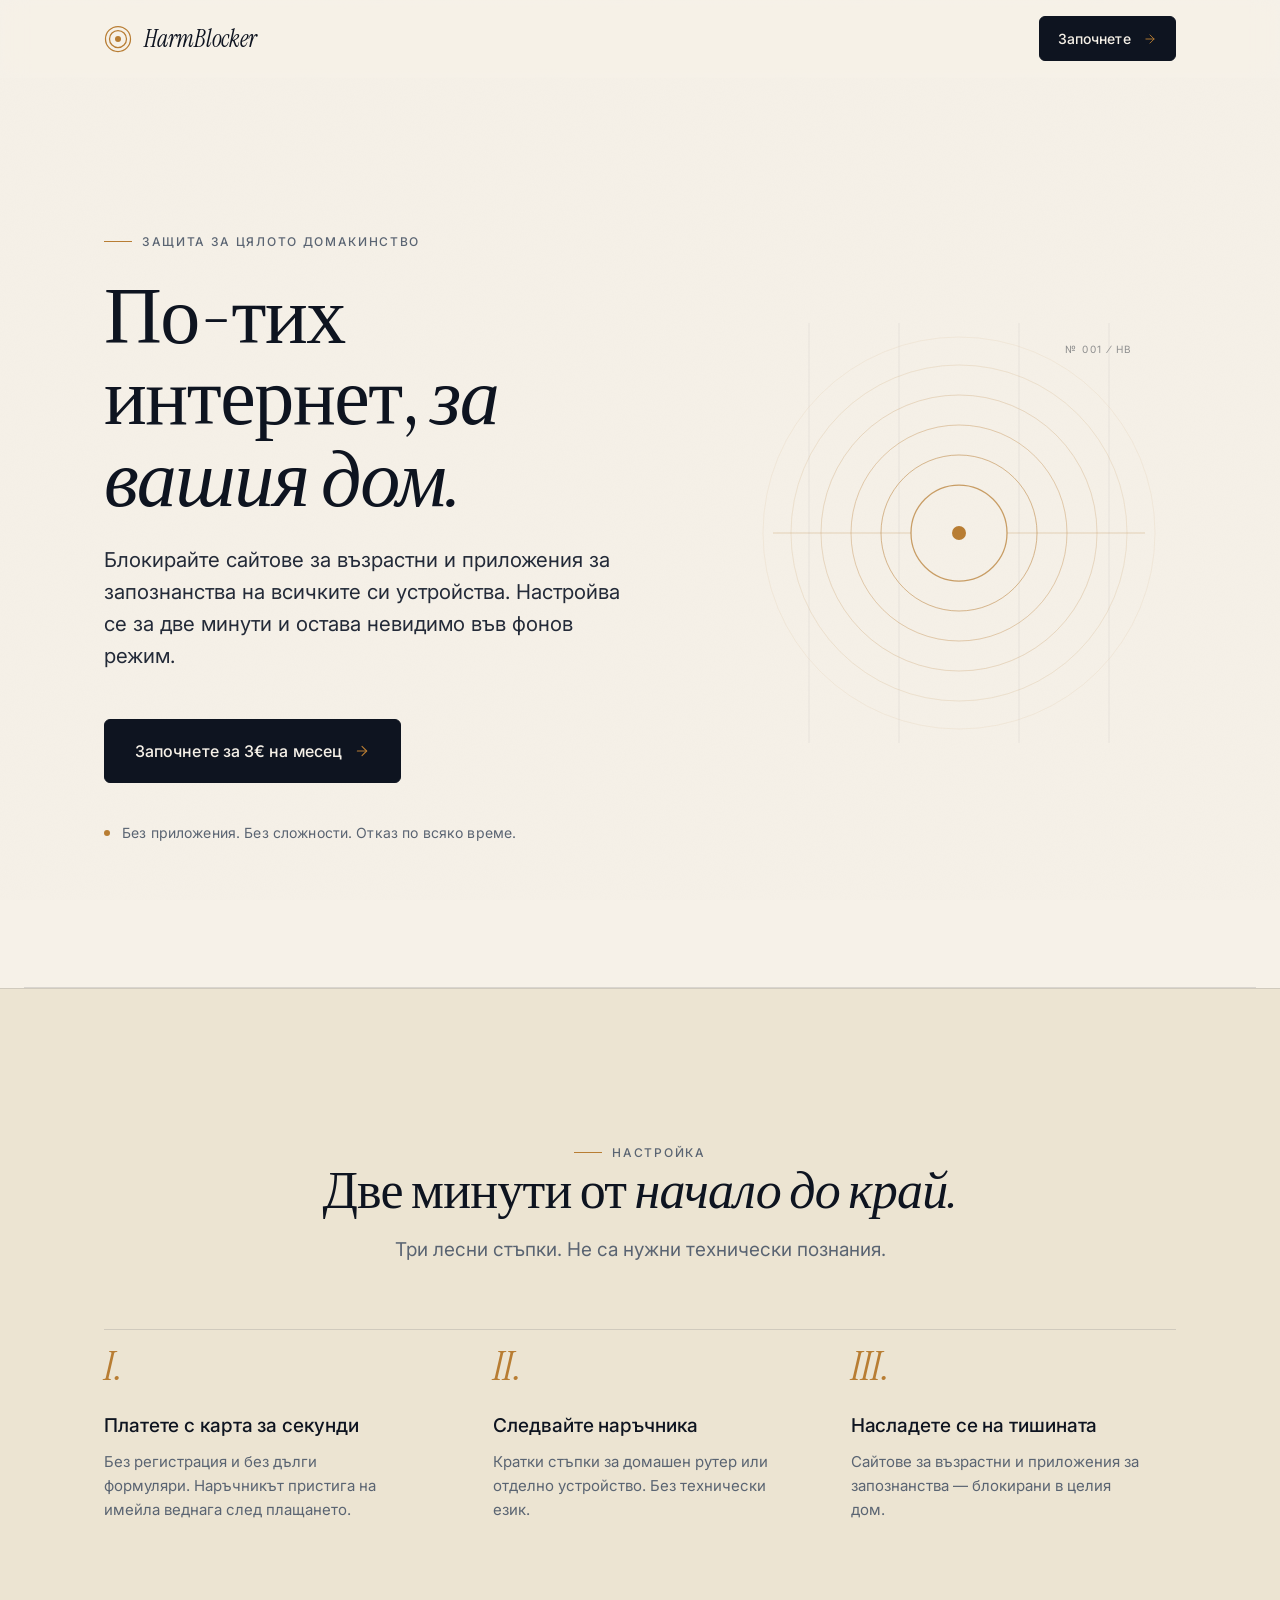
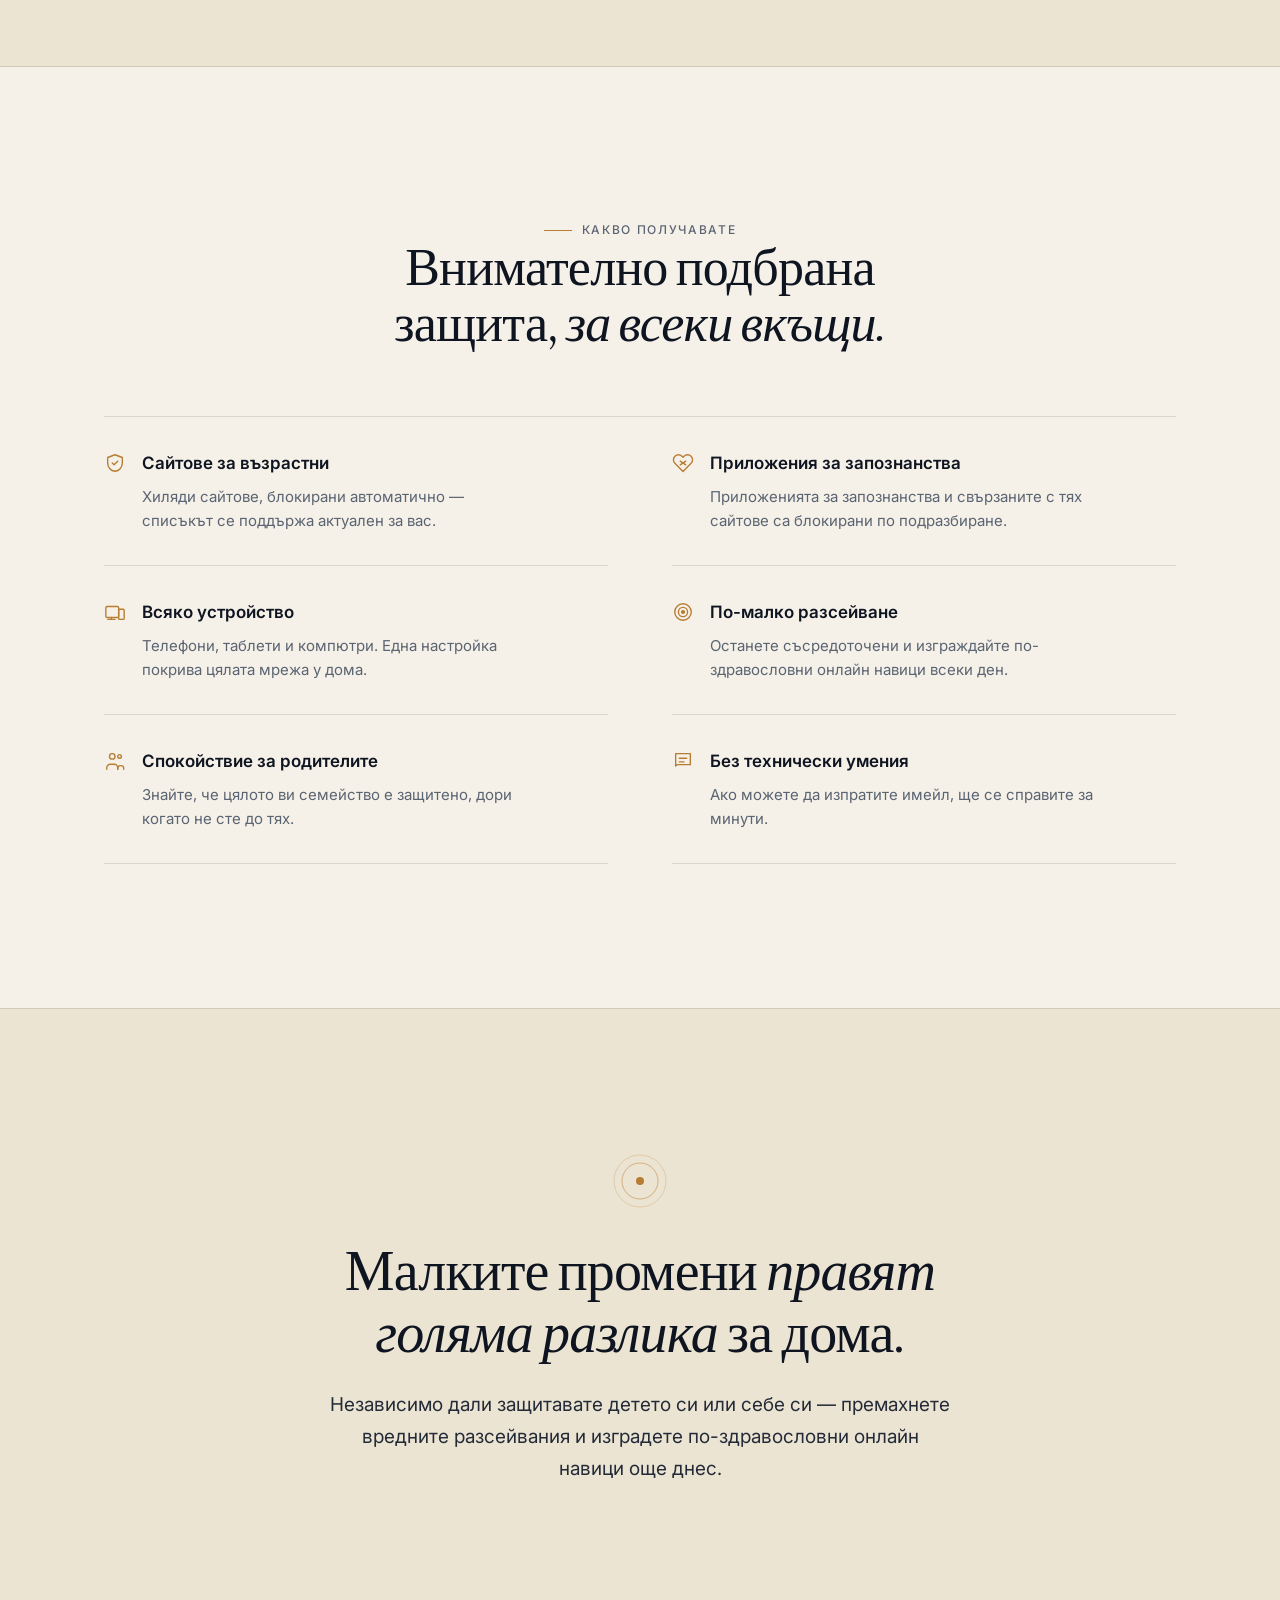
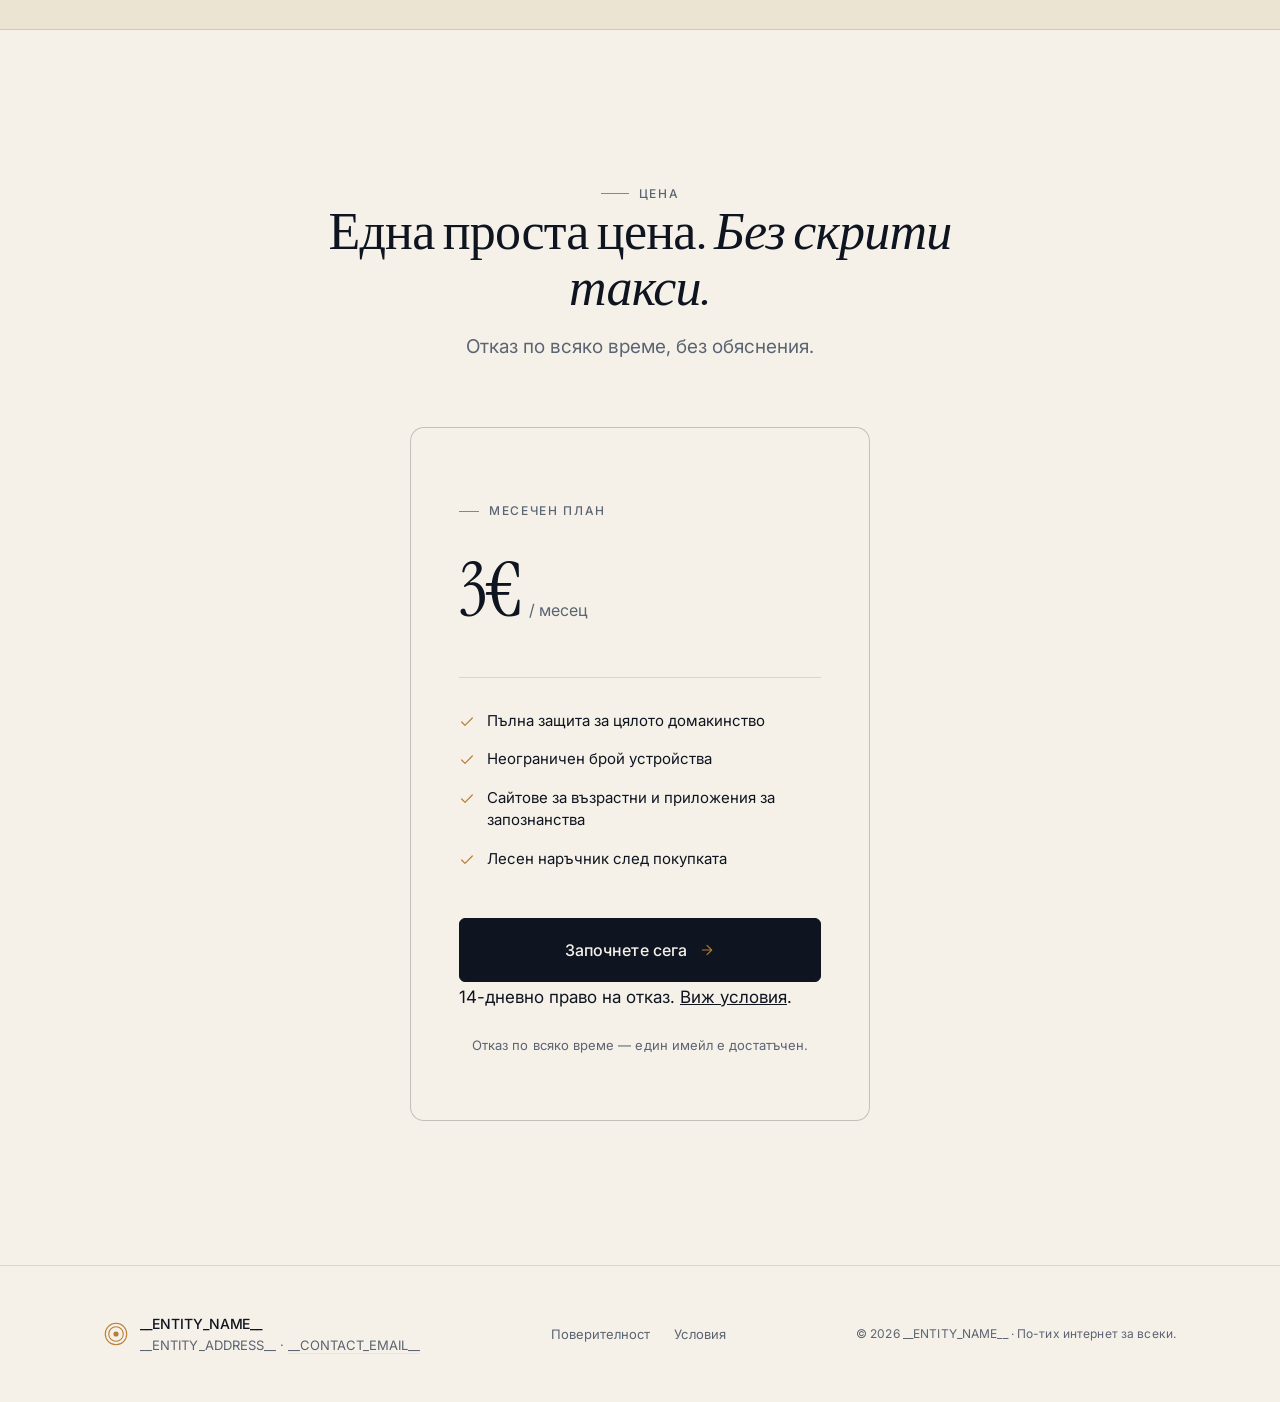
==== commit a8882b4e: "feat(04-checkout-live-01): add 14-day withdrawal disclosure below pricing CTA - New .price-note line" ====
--- a/index.html
+++ b/index.html
@@ -81,8 +81,12 @@
               </p>
 
               <div class="hero__cta">
+                <!-- SWAP: replace __STRIPE_CHECKOUT_URL__ with your live Stripe Checkout URL.
+                     Configure success URL → https://harmblocker.bg/success?session_id={CHECKOUT_SESSION_ID}
+                     Configure cancel URL  → https://harmblocker.bg/#pricing
+                     Product: 3€/mo EUR recurring subscription -->
                 <a
-                  href="success.html"
+                  href="__STRIPE_CHECKOUT_URL__"
                   class="btn btn--primary btn--large"
                   data-cta="hero"
                 >
@@ -333,8 +337,12 @@
                 </li>
               </ul>
 
+              <!-- SWAP: replace __STRIPE_CHECKOUT_URL__ with your live Stripe Checkout URL.
+                   Configure success URL → https://harmblocker.bg/success?session_id={CHECKOUT_SESSION_ID}
+                   Configure cancel URL  → https://harmblocker.bg/#pricing
+                   Product: 3€/mo EUR recurring subscription -->
               <a
-                href="success.html"
+                href="__STRIPE_CHECKOUT_URL__"
                 class="btn btn--primary btn--large"
                 data-cta="pricing"
               >
@@ -344,6 +352,10 @@
                   <path d="m12 5 7 7-7 7" />
                 </svg>
               </a>
+
+              <p class="price-note">
+                14-дневно право на отказ. <a href="/terms#отказ">Виж условия</a>.
+              </p>
 
               <p class="price-card__small">Отказ по всяко време — един имейл е достатъчен.</p>
             </div>
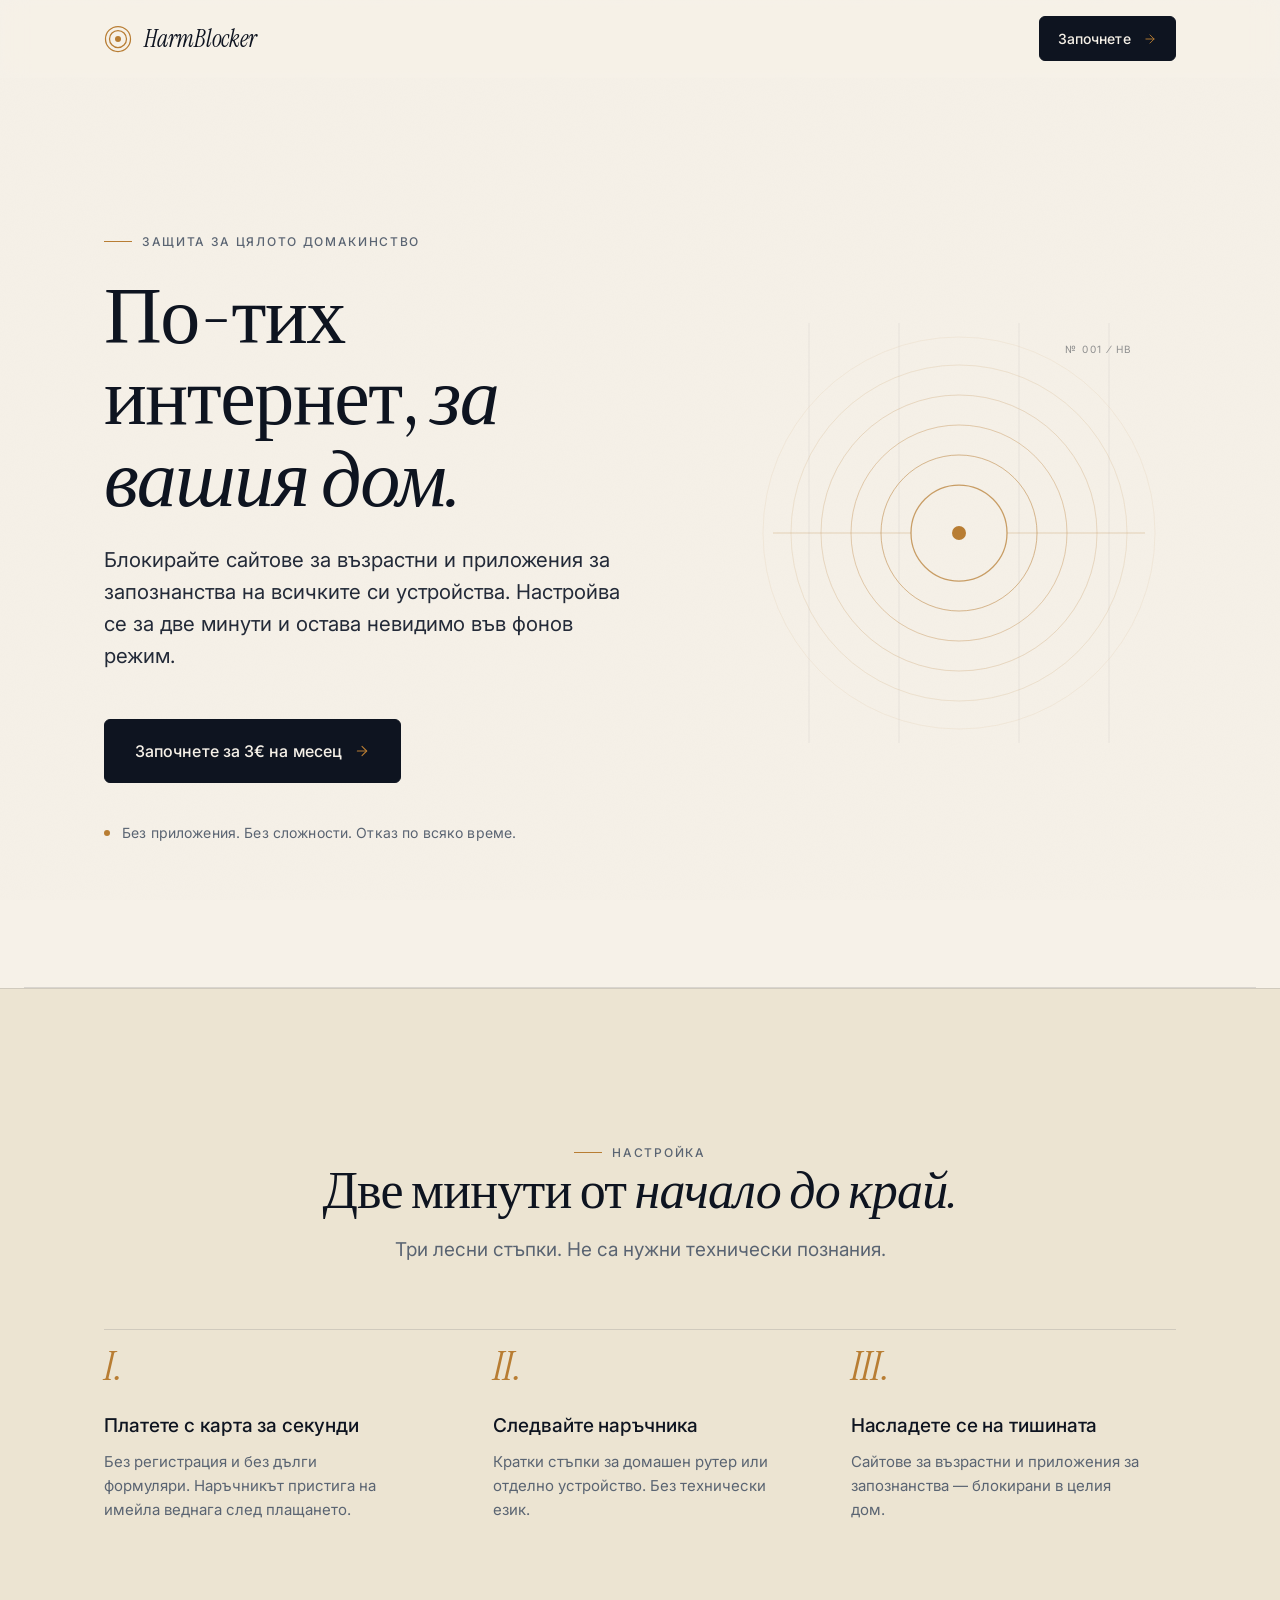
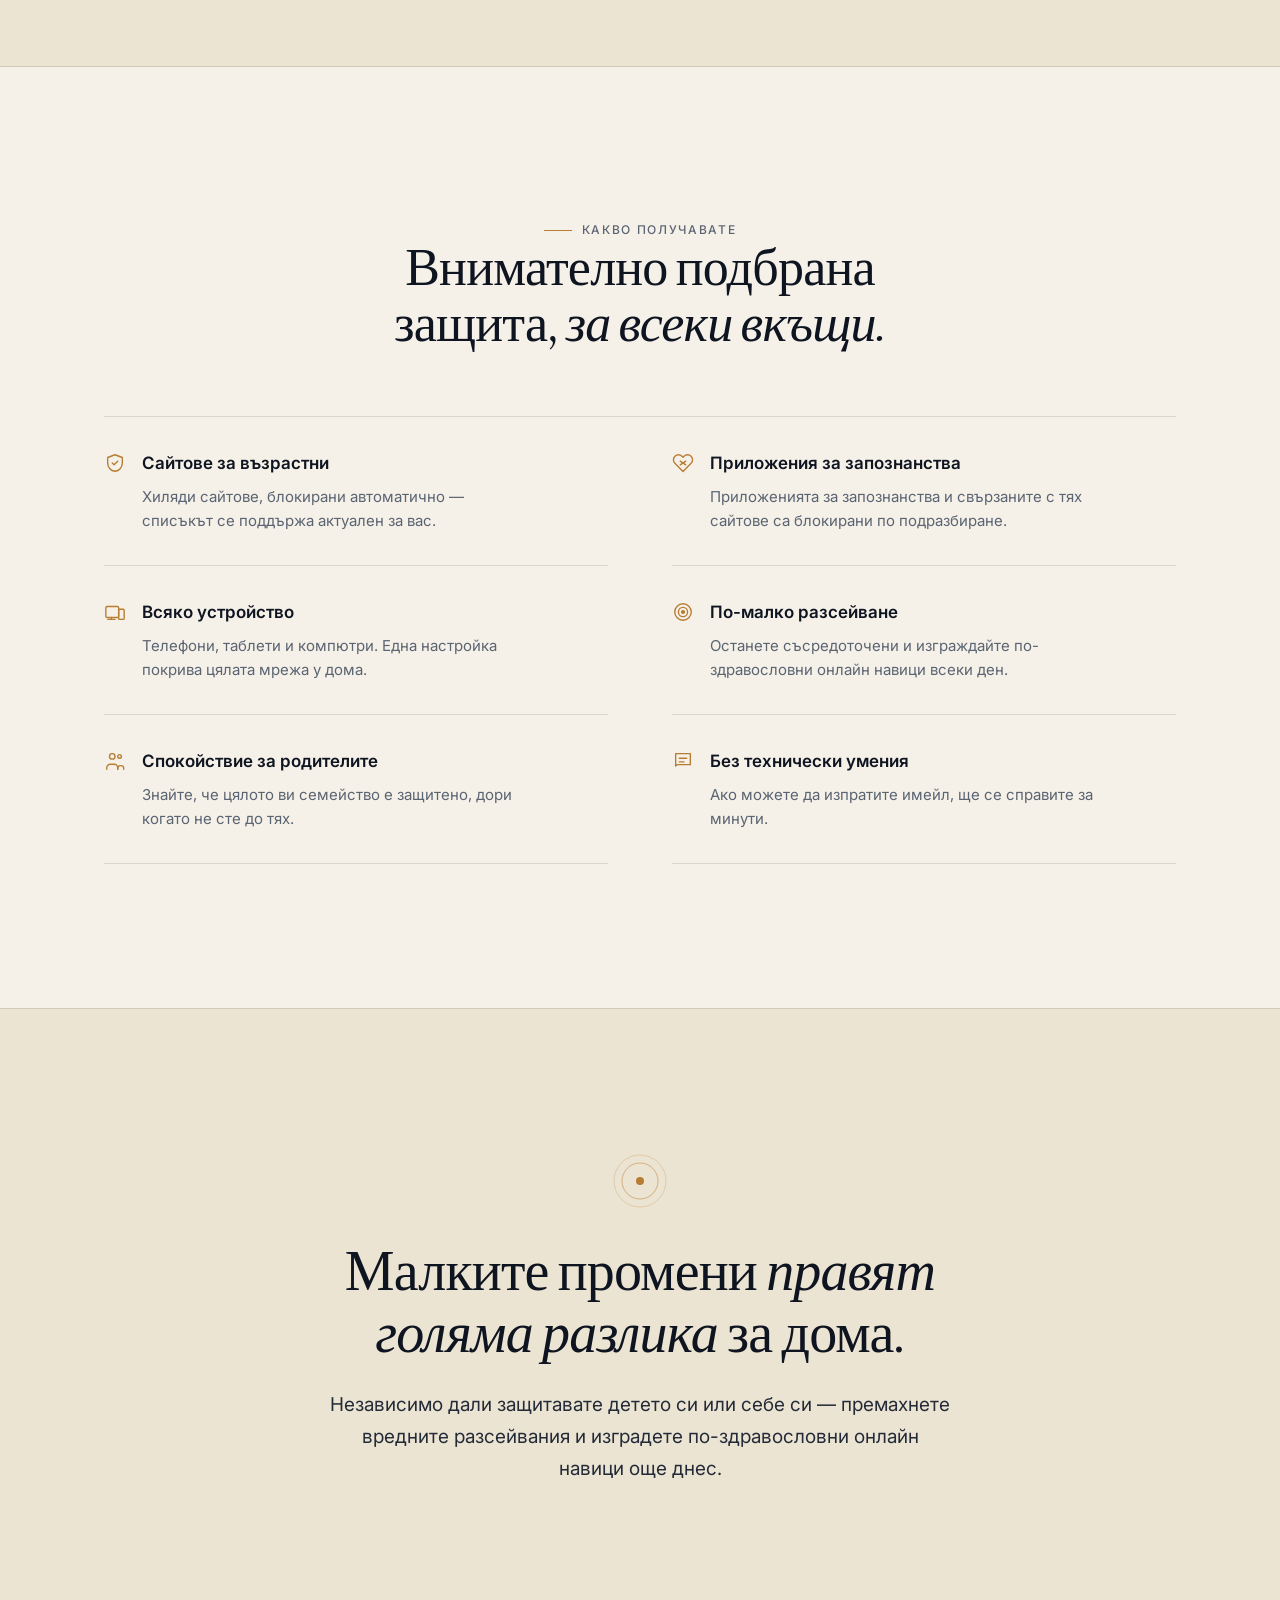
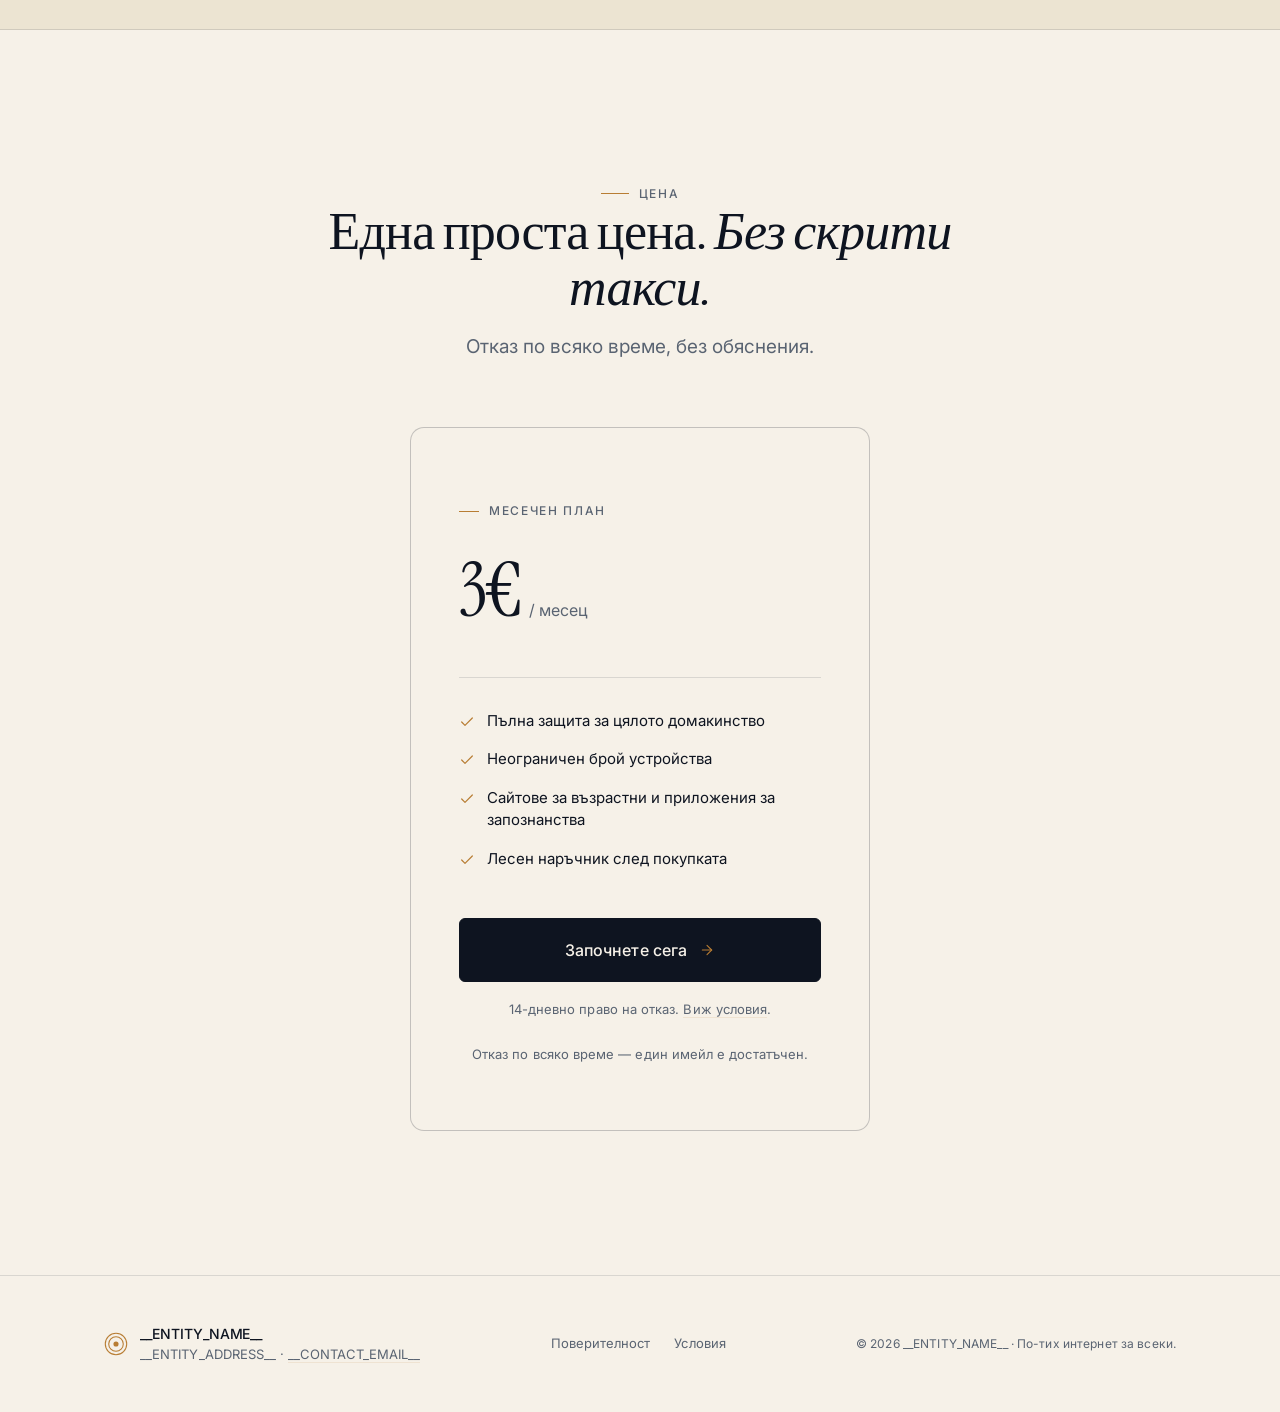
==== commit b8255c8e: "feat(06-measurement-01): add Plausible analytics script to index.html - Insert deferred script tag w" ====
--- a/index.html
+++ b/index.html
@@ -32,6 +32,11 @@
       href="https://fonts.googleapis.com/css2?family=Inter:wght@400;500;600&family=Instrument+Serif:ital@0;1&display=swap"
       rel="stylesheet"
     />
+
+    <!-- SWAP: replace __ANALYTICS_SITE_ID__ with your Plausible site ID (usually your domain).
+         Create a free account at https://plausible.io; add site "harmblocker.bg" (or your domain).
+         tagged-events script allows CTA click tracking via `class="plausible-event-name=..."`. -->
+    <script defer data-domain="__ANALYTICS_SITE_ID__" src="https://plausible.io/js/script.tagged-events.js"></script>
 
     <link rel="stylesheet" href="styles.css" />
   </head>
--- a/styles.css
+++ b/styles.css
@@ -717,6 +717,26 @@
   letter-spacing: 0.005em;
 }
 
+.price-note {
+  margin-top: var(--space-4);
+  font-size: 0.8125rem;
+  color: var(--ink-muted);
+  text-align: center;
+  letter-spacing: 0.005em;
+}
+
+.price-note a {
+  color: var(--ink-muted);
+  text-decoration: none;
+  border-bottom: 1px solid var(--amber-soft);
+  transition: color 0.2s ease, border-color 0.2s ease;
+}
+
+.price-note a:hover {
+  color: var(--ink);
+  border-bottom-color: var(--amber);
+}
+
 /* ---------- Footer ---------- */
 .footer {
   border-top: 1px solid var(--hairline);
@@ -972,6 +992,26 @@
   color: var(--ink);
 }
 
+/* Cal.com booking frame — hairline panel, paper-soft surface while widget loads */
+.calcom-frame {
+  width: 100%;
+  max-width: 760px;
+  margin: var(--space-7) auto 0;
+  min-height: 640px;
+  background: var(--paper-soft);
+  border: 1px solid var(--hairline);
+  border-radius: var(--radius-md);
+  overflow: hidden;
+}
+
+.calcom-frame iframe {
+  width: 100%;
+  height: 100%;
+  min-height: 640px;
+  border: 0;
+  display: block;
+}
+
 /* ---------- Reveal animations ---------- */
 .reveal {
   opacity: 0;
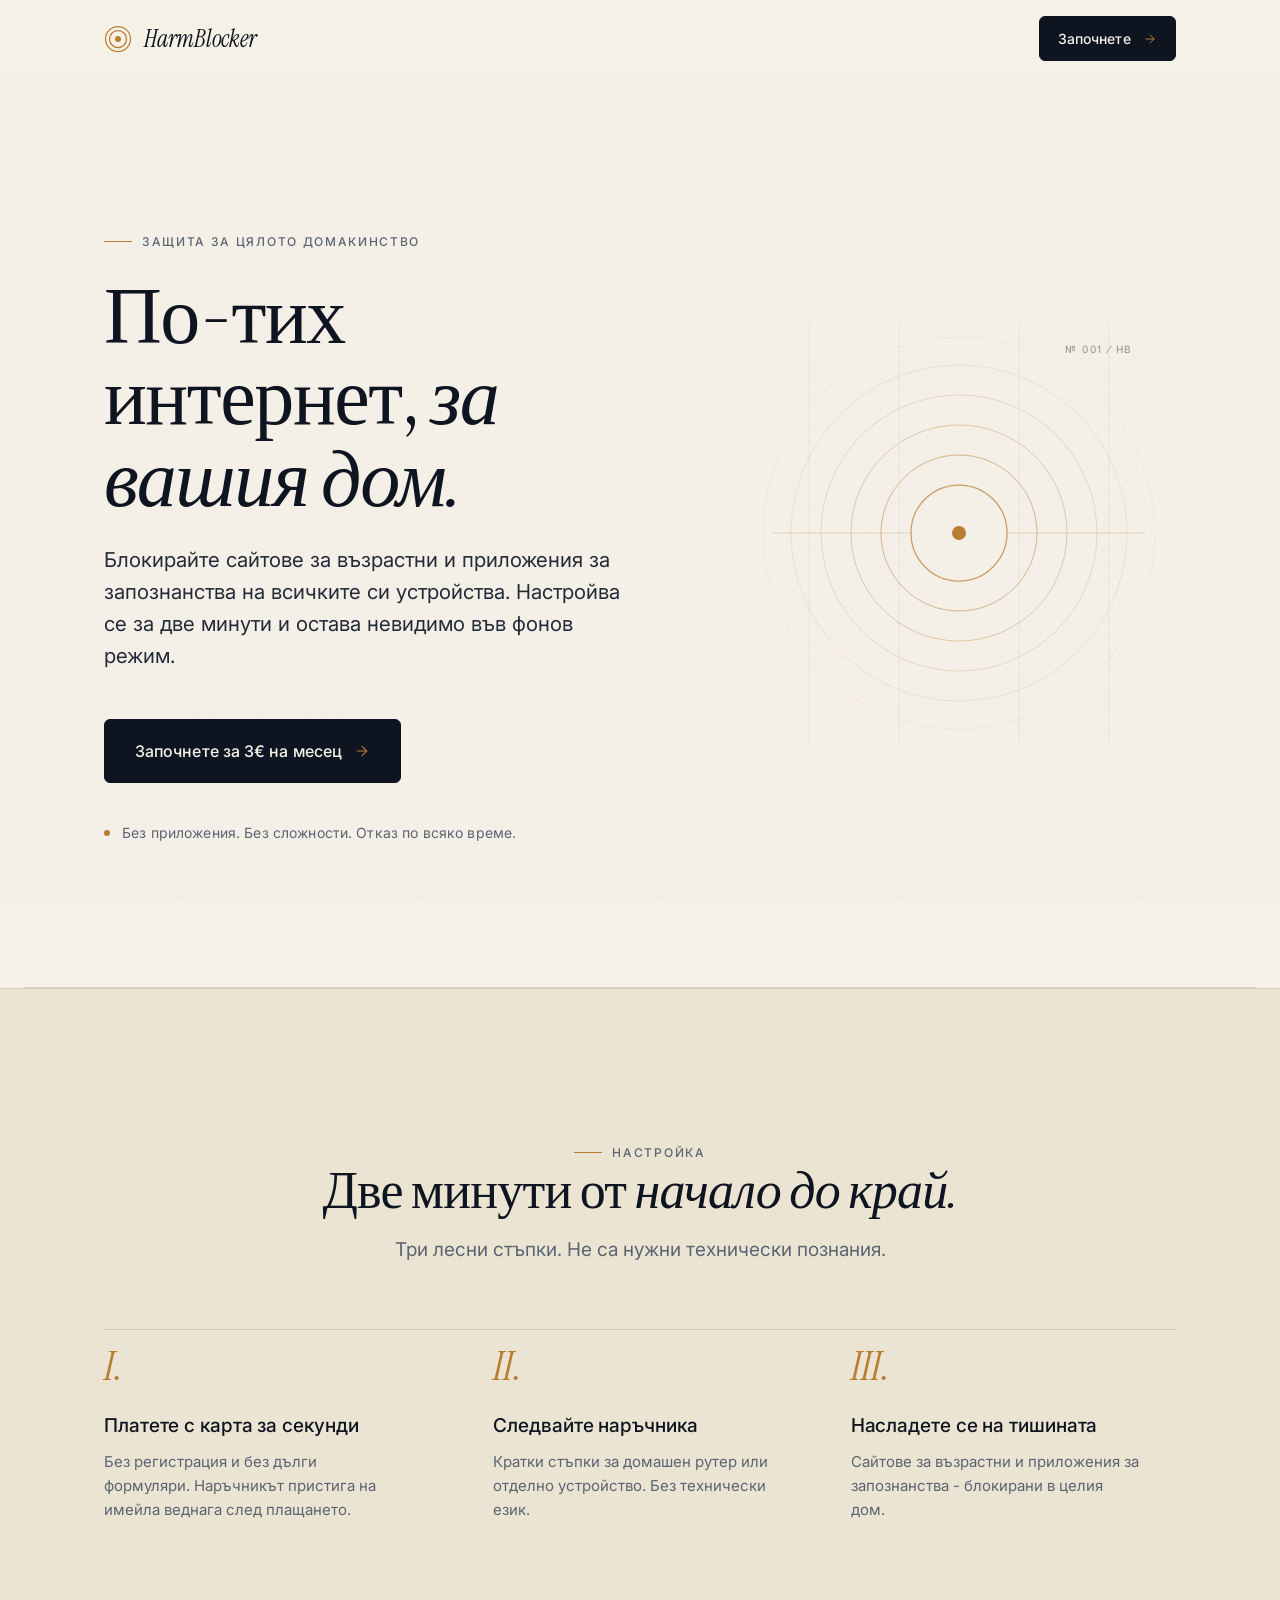
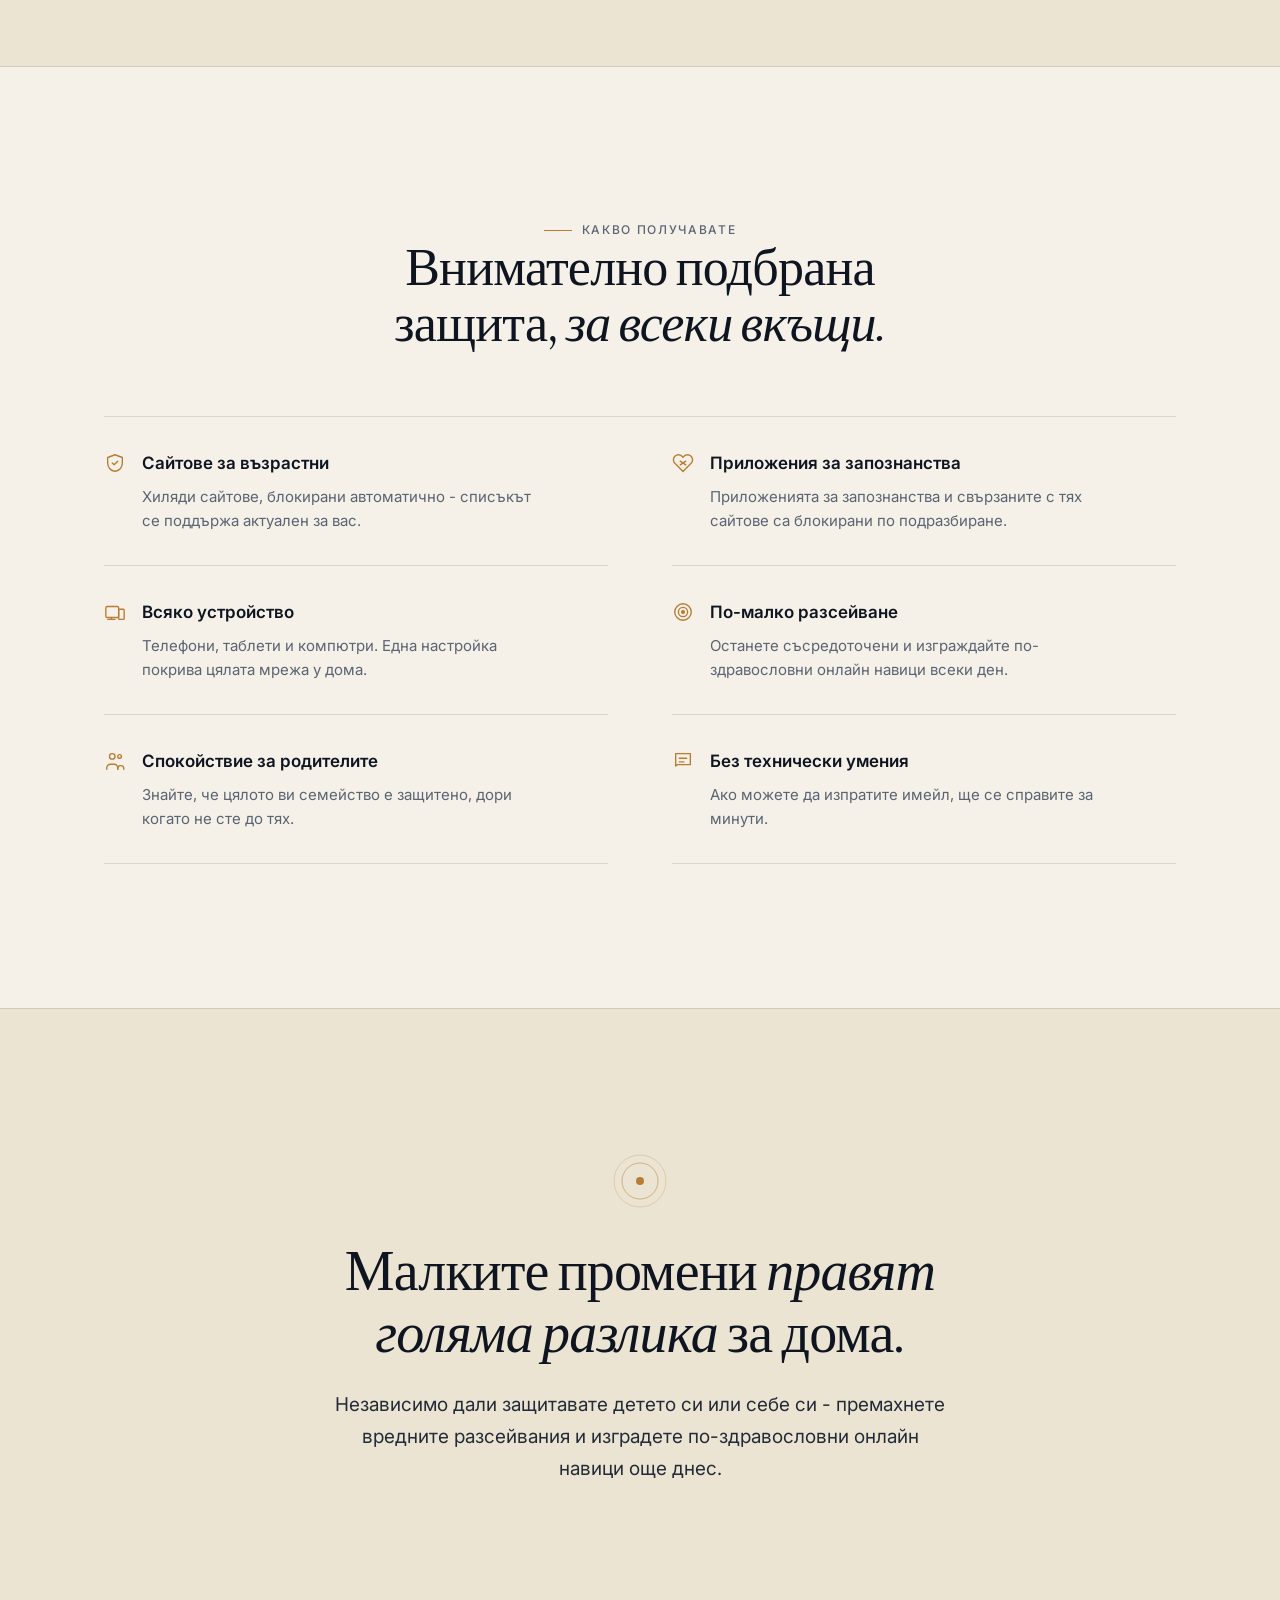
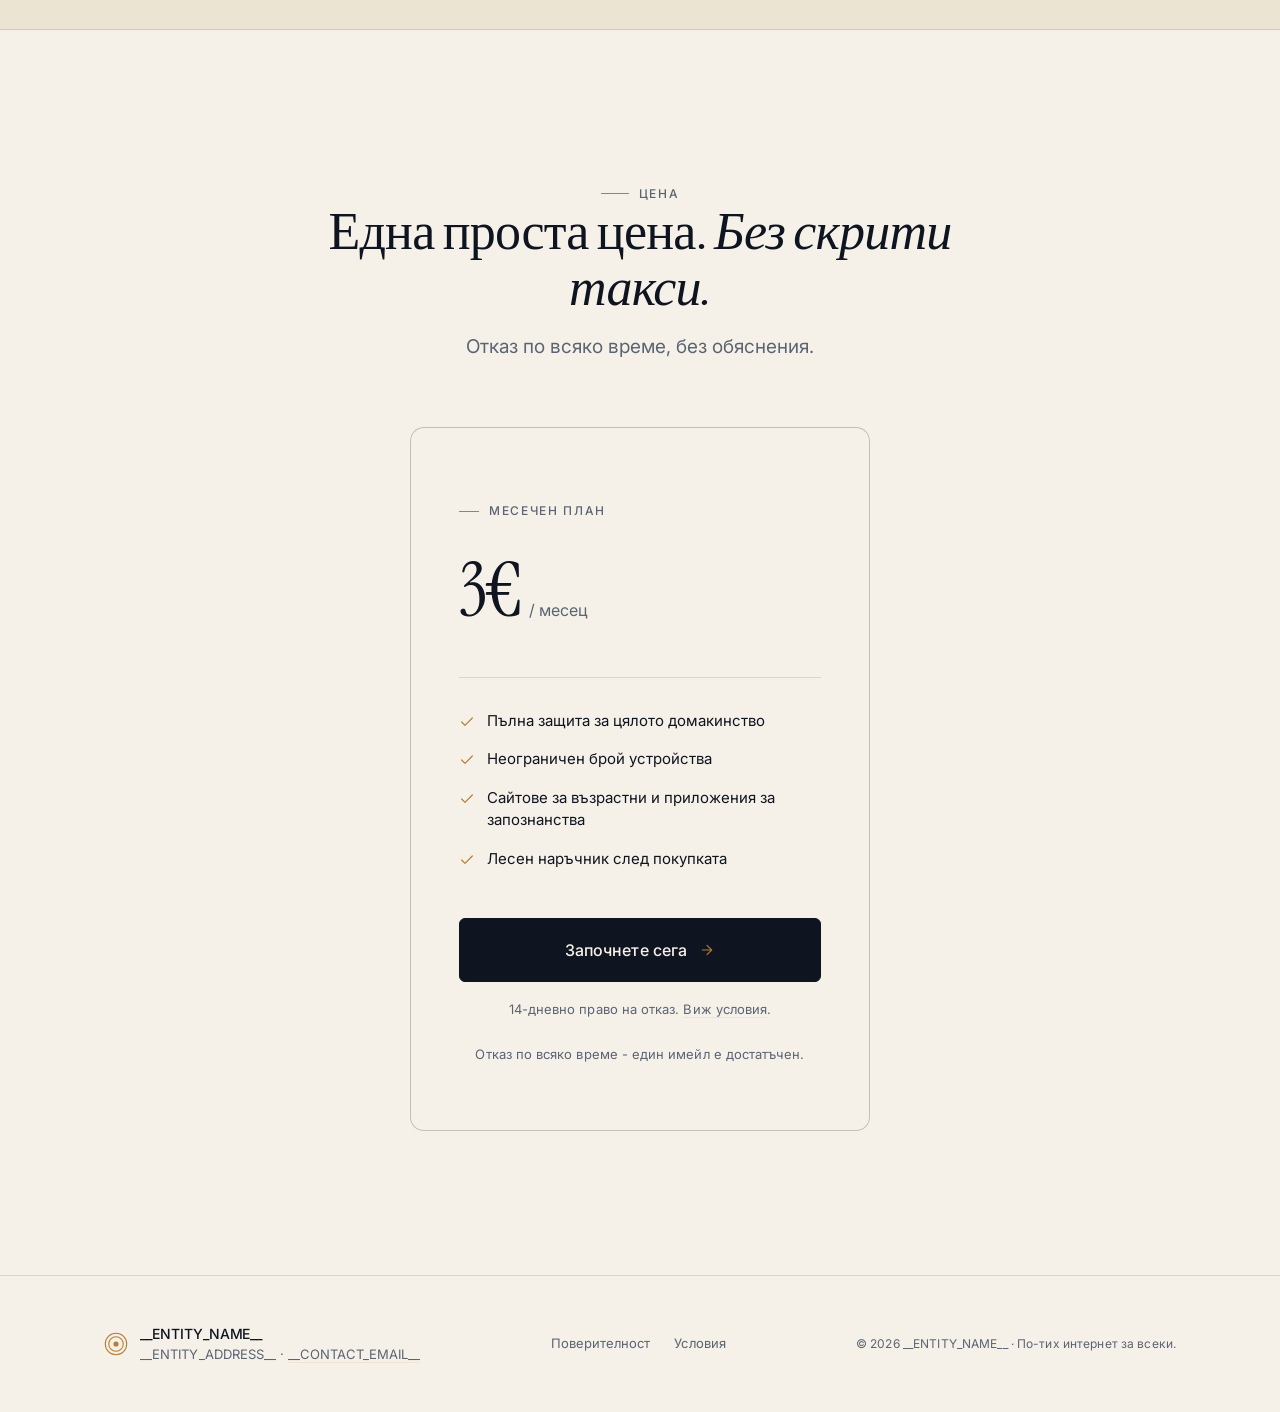
==== commit 55d1d906: "remove em-dashes" ====
--- a/index.html
+++ b/index.html
@@ -1,9 +1,9 @@
-<!DOCTYPE html>
+<!doctype html>
 <html lang="bg">
   <head>
     <meta charset="UTF-8" />
     <meta name="viewport" content="width=device-width, initial-scale=1.0" />
-    <title>HarmBlocker — По-тих интернет за вашия дом</title>
+    <title>HarmBlocker - По-тих интернет за вашия дом</title>
     <meta
       name="description"
       content="Блокирайте сайтове за възрастни и приложения за запознанства на всичките си устройства. Просто, поверително и ефективно. 3€ на месец. Без приложения. Отказ по всяко време."
@@ -14,12 +14,18 @@
     <link rel="canonical" href="https://harmblocker.bg/" />
     <link rel="icon" type="image/svg+xml" href="/favicon.svg" />
 
-    <!-- OpenGraph (og:image: raster og-image.svg fallback is a deliverable for a later polish pass) -->
+    <!-- OpenGraph -->
     <meta property="og:type" content="website" />
     <meta property="og:site_name" content="HarmBlocker" />
     <meta property="og:locale" content="bg_BG" />
-    <meta property="og:title" content="HarmBlocker — По-тих интернет за вашия дом" />
-    <meta property="og:description" content="Блокирайте сайтове за възрастни и приложения за запознанства на всичките си устройства. Просто, поверително и ефективно. 3€ на месец." />
+    <meta
+      property="og:title"
+      content="HarmBlocker - По-тих интернет за вашия дом"
+    />
+    <meta
+      property="og:description"
+      content="Блокирайте сайтове за възрастни и приложения за запознанства на всичките си устройства. Просто, поверително и ефективно. 3€ на месец."
+    />
     <meta property="og:url" content="https://harmblocker.bg/" />
     <meta property="og:image" content="https://harmblocker.bg/og-image.svg" />
 
@@ -36,7 +42,11 @@
     <!-- SWAP: replace __ANALYTICS_SITE_ID__ with your Plausible site ID (usually your domain).
          Create a free account at https://plausible.io; add site "harmblocker.bg" (or your domain).
          tagged-events script allows CTA click tracking via `class="plausible-event-name=..."`. -->
-    <script defer data-domain="__ANALYTICS_SITE_ID__" src="https://plausible.io/js/script.tagged-events.js"></script>
+    <script
+      defer
+      data-domain="__ANALYTICS_SITE_ID__"
+      src="https://plausible.io/js/script.tagged-events.js"
+    ></script>
 
     <link rel="stylesheet" href="styles.css" />
   </head>
@@ -46,8 +56,13 @@
       <div class="container nav__inner">
         <a href="#top" class="brand" aria-label="Начало на HarmBlocker">
           <span class="brand__mark" aria-hidden="true">
-            <!-- Signet: concentric rings, thin strokes — echoes hero motif -->
-            <svg viewBox="0 0 28 28" fill="none" stroke="currentColor" stroke-width="1.25">
+            <!-- Signet: concentric rings, thin strokes - echoes hero motif -->
+            <svg
+              viewBox="0 0 28 28"
+              fill="none"
+              stroke="currentColor"
+              stroke-width="1.25"
+            >
               <circle cx="14" cy="14" r="12.5" />
               <circle cx="14" cy="14" r="8.5" />
               <circle cx="14" cy="14" r="3" fill="currentColor" stroke="none" />
@@ -57,7 +72,17 @@
         </a>
         <a href="#pricing" class="btn btn--primary nav__cta">
           Започнете
-          <svg class="btn__arrow" viewBox="0 0 24 24" fill="none" stroke="currentColor" stroke-width="1.6" stroke-linecap="round" stroke-linejoin="round" aria-hidden="true" style="width:14px;height:14px">
+          <svg
+            class="btn__arrow"
+            viewBox="0 0 24 24"
+            fill="none"
+            stroke="currentColor"
+            stroke-width="1.6"
+            stroke-linecap="round"
+            stroke-linejoin="round"
+            aria-hidden="true"
+            style="width: 14px; height: 14px"
+          >
             <path d="M5 12h14" />
             <path d="m12 5 7 7-7 7" />
           </svg>
@@ -92,11 +117,21 @@
                      Product: 3€/mo EUR recurring subscription -->
                 <a
                   href="__STRIPE_CHECKOUT_URL__"
-                  class="btn btn--primary btn--large"
+                  class="btn btn--primary btn--large plausible-event-name=CTA+Click plausible-event-position=hero"
                   data-cta="hero"
                 >
                   Започнете за 3€ на месец
-                  <svg class="btn__arrow" viewBox="0 0 24 24" fill="none" stroke="currentColor" stroke-width="1.6" stroke-linecap="round" stroke-linejoin="round" aria-hidden="true" style="width:16px;height:16px">
+                  <svg
+                    class="btn__arrow"
+                    viewBox="0 0 24 24"
+                    fill="none"
+                    stroke="currentColor"
+                    stroke-width="1.6"
+                    stroke-linecap="round"
+                    stroke-linejoin="round"
+                    aria-hidden="true"
+                    style="width: 16px; height: 16px"
+                  >
                     <path d="M5 12h14" />
                     <path d="m12 5 7 7-7 7" />
                   </svg>
@@ -109,8 +144,12 @@
             </div>
 
             <div class="hero__art reveal" aria-hidden="true">
-              <!-- Signet motif — concentric rings radiating, on editorial column grid -->
-              <svg viewBox="0 0 420 420" xmlns="http://www.w3.org/2000/svg" fill="none">
+              <!-- Signet motif - concentric rings radiating, on editorial column grid -->
+              <svg
+                viewBox="0 0 420 420"
+                xmlns="http://www.w3.org/2000/svg"
+                fill="none"
+              >
                 <!-- Thin editorial column grid (very faint) -->
                 <g stroke="rgba(14,20,32,0.06)" stroke-width="1">
                   <line x1="60" y1="0" x2="60" y2="420" />
@@ -126,19 +165,49 @@
                   <circle cx="210" cy="210" r="138" opacity="0.22" />
                   <circle cx="210" cy="210" r="108" opacity="0.34" />
                   <circle cx="210" cy="210" r="78" opacity="0.5" />
-                  <circle cx="210" cy="210" r="48" opacity="0.72" stroke-width="1.25" />
+                  <circle
+                    cx="210"
+                    cy="210"
+                    r="48"
+                    opacity="0.72"
+                    stroke-width="1.25"
+                  />
                 </g>
 
                 <!-- Inner mark: small solid dot + thin horizontal horizon -->
                 <g>
                   <circle cx="210" cy="210" r="7" fill="currentColor" />
-                  <line x1="24" y1="210" x2="162" y2="210" stroke="currentColor" stroke-width="1" opacity="0.28" />
-                  <line x1="258" y1="210" x2="396" y2="210" stroke="currentColor" stroke-width="1" opacity="0.28" />
+                  <line
+                    x1="24"
+                    y1="210"
+                    x2="162"
+                    y2="210"
+                    stroke="currentColor"
+                    stroke-width="1"
+                    opacity="0.28"
+                  />
+                  <line
+                    x1="258"
+                    y1="210"
+                    x2="396"
+                    y2="210"
+                    stroke="currentColor"
+                    stroke-width="1"
+                    opacity="0.28"
+                  />
                 </g>
 
                 <!-- Editorial serial number, top right -->
                 <g>
-                  <text x="384" y="30" text-anchor="end" fill="rgba(14,20,32,0.44)" font-family="Inter, sans-serif" font-size="10" letter-spacing="1.6">
+                  <text
+                    x="384"
+                    y="30"
+                    text-anchor="end"
+                    fill="rgba(14,20,32,0.44)"
+                    font-family="Inter, sans-serif"
+                    font-size="10"
+                    letter-spacing="1.6"
+                  >
                     №&#160;001&#160;⁄&#160;HB
                   </text>
                 </g>
@@ -153,27 +222,40 @@
         <div class="container">
           <div class="section-head reveal">
             <span class="eyebrow eyebrow--centered">Настройка</span>
-            <h2 class="h2">Две минути от <span class="serif-italic">начало до край.</span></h2>
-            <p class="lead">Три лесни стъпки. Не са нужни технически познания.</p>
+            <h2 class="h2">
+              Две минути от <span class="serif-italic">начало до край.</span>
+            </h2>
+            <p class="lead">
+              Три лесни стъпки. Не са нужни технически познания.
+            </p>
           </div>
 
           <ol class="steps">
             <li class="step reveal">
               <span class="step__num">I.</span>
               <h3>Платете с карта за секунди</h3>
-              <p>Без регистрация и без дълги формуляри. Наръчникът пристига на имейла веднага след плащането.</p>
+              <p>
+                Без регистрация и без дълги формуляри. Наръчникът пристига на
+                имейла веднага след плащането.
+              </p>
             </li>
 
             <li class="step reveal">
               <span class="step__num">II.</span>
               <h3>Следвайте наръчника</h3>
-              <p>Кратки стъпки за домашен рутер или отделно устройство. Без технически език.</p>
+              <p>
+                Кратки стъпки за домашен рутер или отделно устройство. Без
+                технически език.
+              </p>
             </li>
 
             <li class="step reveal">
               <span class="step__num">III.</span>
               <h3>Насладете се на тишината</h3>
-              <p>Сайтове за възрастни и приложения за запознанства — блокирани в целия дом.</p>
+              <p>
+                Сайтове за възрастни и приложения за запознанства - блокирани в
+                целия дом.
+              </p>
             </li>
           </ol>
         </div>
@@ -184,40 +266,74 @@
         <div class="container">
           <div class="section-head reveal">
             <span class="eyebrow eyebrow--centered">Какво получавате</span>
-            <h2 class="h2">Внимателно подбрана защита, <span class="serif-italic">за всеки вкъщи.</span></h2>
+            <h2 class="h2">
+              Внимателно подбрана защита,
+              <span class="serif-italic">за всеки вкъщи.</span>
+            </h2>
           </div>
 
           <div class="benefits">
             <article class="benefit reveal">
               <span class="benefit__icon" aria-hidden="true">
-                <svg viewBox="0 0 24 24" fill="none" stroke="currentColor" stroke-width="1.5" stroke-linecap="round" stroke-linejoin="round">
-                  <path d="M12 3 4 6v6c0 5 3.5 8.5 8 9 4.5-.5 8-4 8-9V6l-8-3Z" />
+                <svg
+                  viewBox="0 0 24 24"
+                  fill="none"
+                  stroke="currentColor"
+                  stroke-width="1.5"
+                  stroke-linecap="round"
+                  stroke-linejoin="round"
+                >
+                  <path
+                    d="M12 3 4 6v6c0 5 3.5 8.5 8 9 4.5-.5 8-4 8-9V6l-8-3Z"
+                  />
                   <path d="m9 12 2 2 4-4" />
                 </svg>
               </span>
               <div class="benefit__body">
                 <h3>Сайтове за възрастни</h3>
-                <p>Хиляди сайтове, блокирани автоматично — списъкът се поддържа актуален за вас.</p>
+                <p>
+                  Хиляди сайтове, блокирани автоматично - списъкът се поддържа
+                  актуален за вас.
+                </p>
               </div>
             </article>
 
             <article class="benefit reveal">
               <span class="benefit__icon" aria-hidden="true">
-                <svg viewBox="0 0 24 24" fill="none" stroke="currentColor" stroke-width="1.5" stroke-linecap="round" stroke-linejoin="round">
-                  <path d="M20.84 4.61a5.5 5.5 0 0 0-7.78 0L12 5.67l-1.06-1.06a5.5 5.5 0 0 0-7.78 7.78l1.06 1.06L12 21.23l7.78-7.78 1.06-1.06a5.5 5.5 0 0 0 0-7.78Z" />
+                <svg
+                  viewBox="0 0 24 24"
+                  fill="none"
+                  stroke="currentColor"
+                  stroke-width="1.5"
+                  stroke-linecap="round"
+                  stroke-linejoin="round"
+                >
+                  <path
+                    d="M20.84 4.61a5.5 5.5 0 0 0-7.78 0L12 5.67l-1.06-1.06a5.5 5.5 0 0 0-7.78 7.78l1.06 1.06L12 21.23l7.78-7.78 1.06-1.06a5.5 5.5 0 0 0 0-7.78Z"
+                  />
                   <path d="m9 10 6 4" />
                   <path d="m15 10-6 4" />
                 </svg>
               </span>
               <div class="benefit__body">
                 <h3>Приложения за запознанства</h3>
-                <p>Приложенията за запознанства и свързаните с тях сайтове са блокирани по подразбиране.</p>
+                <p>
+                  Приложенията за запознанства и свързаните с тях сайтове са
+                  блокирани по подразбиране.
+                </p>
               </div>
             </article>
 
             <article class="benefit reveal">
               <span class="benefit__icon" aria-hidden="true">
-                <svg viewBox="0 0 24 24" fill="none" stroke="currentColor" stroke-width="1.5" stroke-linecap="round" stroke-linejoin="round">
+                <svg
+                  viewBox="0 0 24 24"
+                  fill="none"
+                  stroke="currentColor"
+                  stroke-width="1.5"
+                  stroke-linecap="round"
+                  stroke-linejoin="round"
+                >
                   <rect x="2" y="6" width="14" height="12" rx="1.5" />
                   <rect x="16" y="9" width="6" height="11" rx="1" />
                   <path d="M8 18v2" />
@@ -226,13 +342,23 @@
               </span>
               <div class="benefit__body">
                 <h3>Всяко устройство</h3>
-                <p>Телефони, таблети и компютри. Една настройка покрива цялата мрежа у дома.</p>
+                <p>
+                  Телефони, таблети и компютри. Една настройка покрива цялата
+                  мрежа у дома.
+                </p>
               </div>
             </article>
 
             <article class="benefit reveal">
               <span class="benefit__icon" aria-hidden="true">
-                <svg viewBox="0 0 24 24" fill="none" stroke="currentColor" stroke-width="1.5" stroke-linecap="round" stroke-linejoin="round">
+                <svg
+                  viewBox="0 0 24 24"
+                  fill="none"
+                  stroke="currentColor"
+                  stroke-width="1.5"
+                  stroke-linecap="round"
+                  stroke-linejoin="round"
+                >
                   <circle cx="12" cy="12" r="9" />
                   <circle cx="12" cy="12" r="5" />
                   <circle cx="12" cy="12" r="1.5" fill="currentColor" />
@@ -240,13 +366,23 @@
               </span>
               <div class="benefit__body">
                 <h3>По-малко разсейване</h3>
-                <p>Останете съсредоточени и изграждайте по-здравословни онлайн навици всеки ден.</p>
+                <p>
+                  Останете съсредоточени и изграждайте по-здравословни онлайн
+                  навици всеки ден.
+                </p>
               </div>
             </article>
 
             <article class="benefit reveal">
               <span class="benefit__icon" aria-hidden="true">
-                <svg viewBox="0 0 24 24" fill="none" stroke="currentColor" stroke-width="1.5" stroke-linecap="round" stroke-linejoin="round">
+                <svg
+                  viewBox="0 0 24 24"
+                  fill="none"
+                  stroke="currentColor"
+                  stroke-width="1.5"
+                  stroke-linecap="round"
+                  stroke-linejoin="round"
+                >
                   <circle cx="9" cy="7" r="3" />
                   <circle cx="17" cy="7" r="2" />
                   <path d="M3 21v-1.5a4 4 0 0 1 4-4h4a4 4 0 0 1 4 4V21" />
@@ -255,13 +391,23 @@
               </span>
               <div class="benefit__body">
                 <h3>Спокойствие за родителите</h3>
-                <p>Знайте, че цялото ви семейство е защитено, дори когато не сте до тях.</p>
+                <p>
+                  Знайте, че цялото ви семейство е защитено, дори когато не сте
+                  до тях.
+                </p>
               </div>
             </article>
 
             <article class="benefit reveal">
               <span class="benefit__icon" aria-hidden="true">
-                <svg viewBox="0 0 24 24" fill="none" stroke="currentColor" stroke-width="1.5" stroke-linecap="round" stroke-linejoin="round">
+                <svg
+                  viewBox="0 0 24 24"
+                  fill="none"
+                  stroke="currentColor"
+                  stroke-width="1.5"
+                  stroke-linecap="round"
+                  stroke-linejoin="round"
+                >
                   <path d="M4 4h16v12H5.5L4 17.5Z" />
                   <path d="M8 9h8" />
                   <path d="M8 13h5" />
@@ -279,18 +425,26 @@
       <!-- ============ EMOTIONAL ============ -->
       <section class="section section--surface emotional">
         <div class="container emotional__inner reveal">
-          <svg class="emotional__mark" viewBox="0 0 56 56" fill="none" stroke="currentColor" stroke-width="1" aria-hidden="true">
+          <svg
+            class="emotional__mark"
+            viewBox="0 0 56 56"
+            fill="none"
+            stroke="currentColor"
+            stroke-width="1"
+            aria-hidden="true"
+          >
             <circle cx="28" cy="28" r="26" opacity="0.25" />
             <circle cx="28" cy="28" r="18" opacity="0.5" />
             <circle cx="28" cy="28" r="4" fill="currentColor" stroke="none" />
           </svg>
           <h2 class="h2">
-            Малките промени <span class="serif-italic">правят голяма разлика</span> за дома.
+            Малките промени
+            <span class="serif-italic">правят голяма разлика</span> за дома.
           </h2>
           <p>
-            Независимо дали защитавате детето си или себе си — премахнете
-            вредните разсейвания и изградете по-здравословни онлайн навици
-            още днес.
+            Независимо дали защитавате детето си или себе си - премахнете
+            вредните разсейвания и изградете по-здравословни онлайн навици още
+            днес.
           </p>
         </div>
       </section>
@@ -300,7 +454,10 @@
         <div class="container">
           <div class="section-head reveal">
             <span class="eyebrow eyebrow--centered">Цена</span>
-            <h2 class="h2">Една проста цена. <span class="serif-italic">Без скрити такси.</span></h2>
+            <h2 class="h2">
+              Една проста цена.
+              <span class="serif-italic">Без скрити такси.</span>
+            </h2>
             <p class="lead">Отказ по всяко време, без обяснения.</p>
           </div>
 
@@ -317,25 +474,57 @@
 
               <ul class="price-card__features">
                 <li>
-                  <svg viewBox="0 0 24 24" fill="none" stroke="currentColor" stroke-width="1.8" stroke-linecap="round" stroke-linejoin="round" aria-hidden="true">
+                  <svg
+                    viewBox="0 0 24 24"
+                    fill="none"
+                    stroke="currentColor"
+                    stroke-width="1.8"
+                    stroke-linecap="round"
+                    stroke-linejoin="round"
+                    aria-hidden="true"
+                  >
                     <path d="M20 6 9 17l-5-5" />
                   </svg>
                   Пълна защита за цялото домакинство
                 </li>
                 <li>
-                  <svg viewBox="0 0 24 24" fill="none" stroke="currentColor" stroke-width="1.8" stroke-linecap="round" stroke-linejoin="round" aria-hidden="true">
+                  <svg
+                    viewBox="0 0 24 24"
+                    fill="none"
+                    stroke="currentColor"
+                    stroke-width="1.8"
+                    stroke-linecap="round"
+                    stroke-linejoin="round"
+                    aria-hidden="true"
+                  >
                     <path d="M20 6 9 17l-5-5" />
                   </svg>
                   Неограничен брой устройства
                 </li>
                 <li>
-                  <svg viewBox="0 0 24 24" fill="none" stroke="currentColor" stroke-width="1.8" stroke-linecap="round" stroke-linejoin="round" aria-hidden="true">
+                  <svg
+                    viewBox="0 0 24 24"
+                    fill="none"
+                    stroke="currentColor"
+                    stroke-width="1.8"
+                    stroke-linecap="round"
+                    stroke-linejoin="round"
+                    aria-hidden="true"
+                  >
                     <path d="M20 6 9 17l-5-5" />
                   </svg>
                   Сайтове за възрастни и приложения за запознанства
                 </li>
                 <li>
-                  <svg viewBox="0 0 24 24" fill="none" stroke="currentColor" stroke-width="1.8" stroke-linecap="round" stroke-linejoin="round" aria-hidden="true">
+                  <svg
+                    viewBox="0 0 24 24"
+                    fill="none"
+                    stroke="currentColor"
+                    stroke-width="1.8"
+                    stroke-linecap="round"
+                    stroke-linejoin="round"
+                    aria-hidden="true"
+                  >
                     <path d="M20 6 9 17l-5-5" />
                   </svg>
                   Лесен наръчник след покупката
@@ -348,21 +537,34 @@
                    Product: 3€/mo EUR recurring subscription -->
               <a
                 href="__STRIPE_CHECKOUT_URL__"
-                class="btn btn--primary btn--large"
+                class="btn btn--primary btn--large plausible-event-name=CTA+Click plausible-event-position=pricing"
                 data-cta="pricing"
               >
                 Започнете сега
-                <svg class="btn__arrow" viewBox="0 0 24 24" fill="none" stroke="currentColor" stroke-width="1.6" stroke-linecap="round" stroke-linejoin="round" aria-hidden="true" style="width:16px;height:16px">
+                <svg
+                  class="btn__arrow"
+                  viewBox="0 0 24 24"
+                  fill="none"
+                  stroke="currentColor"
+                  stroke-width="1.6"
+                  stroke-linecap="round"
+                  stroke-linejoin="round"
+                  aria-hidden="true"
+                  style="width: 16px; height: 16px"
+                >
                   <path d="M5 12h14" />
                   <path d="m12 5 7 7-7 7" />
                 </svg>
               </a>
 
               <p class="price-note">
-                14-дневно право на отказ. <a href="/terms#отказ">Виж условия</a>.
+                14-дневно право на отказ.
+                <a href="/terms#отказ">Виж условия</a>.
               </p>
 
-              <p class="price-card__small">Отказ по всяко време — един имейл е достатъчен.</p>
+              <p class="price-card__small">
+                Отказ по всяко време - един имейл е достатъчен.
+              </p>
             </div>
           </div>
         </div>
@@ -374,7 +576,12 @@
       <div class="container footer__inner">
         <div class="footer__brand">
           <span class="brand__mark" aria-hidden="true">
-            <svg viewBox="0 0 28 28" fill="none" stroke="currentColor" stroke-width="1.25">
+            <svg
+              viewBox="0 0 28 28"
+              fill="none"
+              stroke="currentColor"
+              stroke-width="1.25"
+            >
               <circle cx="14" cy="14" r="12.5" />
               <circle cx="14" cy="14" r="8.5" />
               <circle cx="14" cy="14" r="3" fill="currentColor" stroke="none" />
@@ -382,14 +589,20 @@
           </span>
           <div class="footer__entity">
             <div class="footer__entity-name">__ENTITY_NAME__</div>
-            <div class="footer__entity-meta">__ENTITY_ADDRESS__ · <a href="mailto:__CONTACT_EMAIL__">__CONTACT_EMAIL__</a></div>
+            <div class="footer__entity-meta">
+              __ENTITY_ADDRESS__ ·
+              <a href="mailto:__CONTACT_EMAIL__">__CONTACT_EMAIL__</a>
+            </div>
           </div>
         </div>
         <nav class="footer__links" aria-label="Долен колонтитул">
           <a href="/privacy">Поверителност</a>
           <a href="/terms">Условия</a>
         </nav>
-        <div class="footer__copy">© <span id="year">2026</span> __ENTITY_NAME__ · По-тих интернет за всеки.</div>
+        <div class="footer__copy">
+          © <span id="year">2026</span> __ENTITY_NAME__ · По-тих интернет за
+          всеки.
+        </div>
       </div>
     </footer>
 
--- a/styles.css
+++ b/styles.css
@@ -1,5 +1,5 @@
 /* ============================================================
-   HarmBlocker — Design System: "Quiet Confidence"
+   HarmBlocker - Design System: "Quiet Confidence"
    Premium, privacy-forward, editorial. Paper + ink + single amber.
    ============================================================ */
 
@@ -73,7 +73,7 @@
   --amber-soft: rgba(184, 125, 51, 0.12);
   --amber-faint: rgba(184, 125, 51, 0.06);
 
-  /* Radii — small, editorial, not pill */
+  /* Radii - small, editorial, not pill */
   --radius-xs: 4px;
   --radius-sm: 6px;
   --radius-md: 10px;
@@ -92,9 +92,10 @@
   --space-10: 144px;
 
   /* Typography */
-  --font-display: "Instrument Serif", "Fraunces", Georgia, "Times New Roman",
-    serif;
-  --font-sans: "Inter", -apple-system, BlinkMacSystemFont, "Segoe UI", Roboto,
+  --font-display:
+    "Instrument Serif", "Fraunces", Georgia, "Times New Roman", serif;
+  --font-sans:
+    "Inter", -apple-system, BlinkMacSystemFont, "Segoe UI", Roboto,
     "Helvetica Neue", Arial, sans-serif;
 
   --max-w: 1120px;
@@ -119,7 +120,7 @@
   min-height: 100vh;
 }
 
-/* Subtle paper grain — SVG noise, very low opacity, non-interactive */
+/* Subtle paper grain - SVG noise, very low opacity, non-interactive */
 body::before {
   content: "";
   position: fixed;
@@ -262,8 +263,11 @@
   letter-spacing: 0.005em;
   text-decoration: none;
   border: 1px solid transparent;
-  transition: background 0.22s ease, color 0.22s ease,
-    border-color 0.22s ease, transform 0.18s ease;
+  transition:
+    background 0.22s ease,
+    color 0.22s ease,
+    border-color 0.22s ease,
+    transform 0.18s ease;
   will-change: transform;
 }
 
@@ -317,7 +321,9 @@
   backdrop-filter: saturate(140%) blur(12px);
   -webkit-backdrop-filter: saturate(140%) blur(12px);
   border-bottom: 1px solid transparent;
-  transition: border-color 0.3s ease, background 0.3s ease;
+  transition:
+    border-color 0.3s ease,
+    background 0.3s ease;
 }
 
 .nav.is-scrolled {
@@ -452,7 +458,7 @@
   flex-shrink: 0;
 }
 
-/* Hero signet — the restrained custom motif */
+/* Hero signet - the restrained custom motif */
 .hero__art {
   display: flex;
   justify-content: center;
@@ -528,7 +534,7 @@
   max-width: 32ch;
 }
 
-/* ---------- Benefits — editorial list, not card grid ---------- */
+/* ---------- Benefits - editorial list, not card grid ---------- */
 .benefits {
   display: grid;
   gap: 0;
@@ -729,7 +735,9 @@
   color: var(--ink-muted);
   text-decoration: none;
   border-bottom: 1px solid var(--amber-soft);
-  transition: color 0.2s ease, border-color 0.2s ease;
+  transition:
+    color 0.2s ease,
+    border-color 0.2s ease;
 }
 
 .price-note a:hover {
@@ -992,7 +1000,7 @@
   color: var(--ink);
 }
 
-/* Cal.com booking frame — hairline panel, paper-soft surface while widget loads */
+/* Cal.com booking frame - hairline panel, paper-soft surface while widget loads */
 .calcom-frame {
   width: 100%;
   max-width: 760px;
@@ -1016,7 +1024,9 @@
 .reveal {
   opacity: 0;
   transform: translateY(12px);
-  transition: opacity 0.7s ease, transform 0.7s ease;
+  transition:
+    opacity 0.7s ease,
+    transform 0.7s ease;
 }
 
 .reveal.is-visible {
@@ -1222,7 +1232,9 @@
   color: var(--ink-muted);
   text-decoration: none;
   border-bottom: 1px solid var(--amber-soft);
-  transition: color 0.2s ease, border-color 0.2s ease;
+  transition:
+    color 0.2s ease,
+    border-color 0.2s ease;
 }
 
 .footer__entity-meta a:hover {
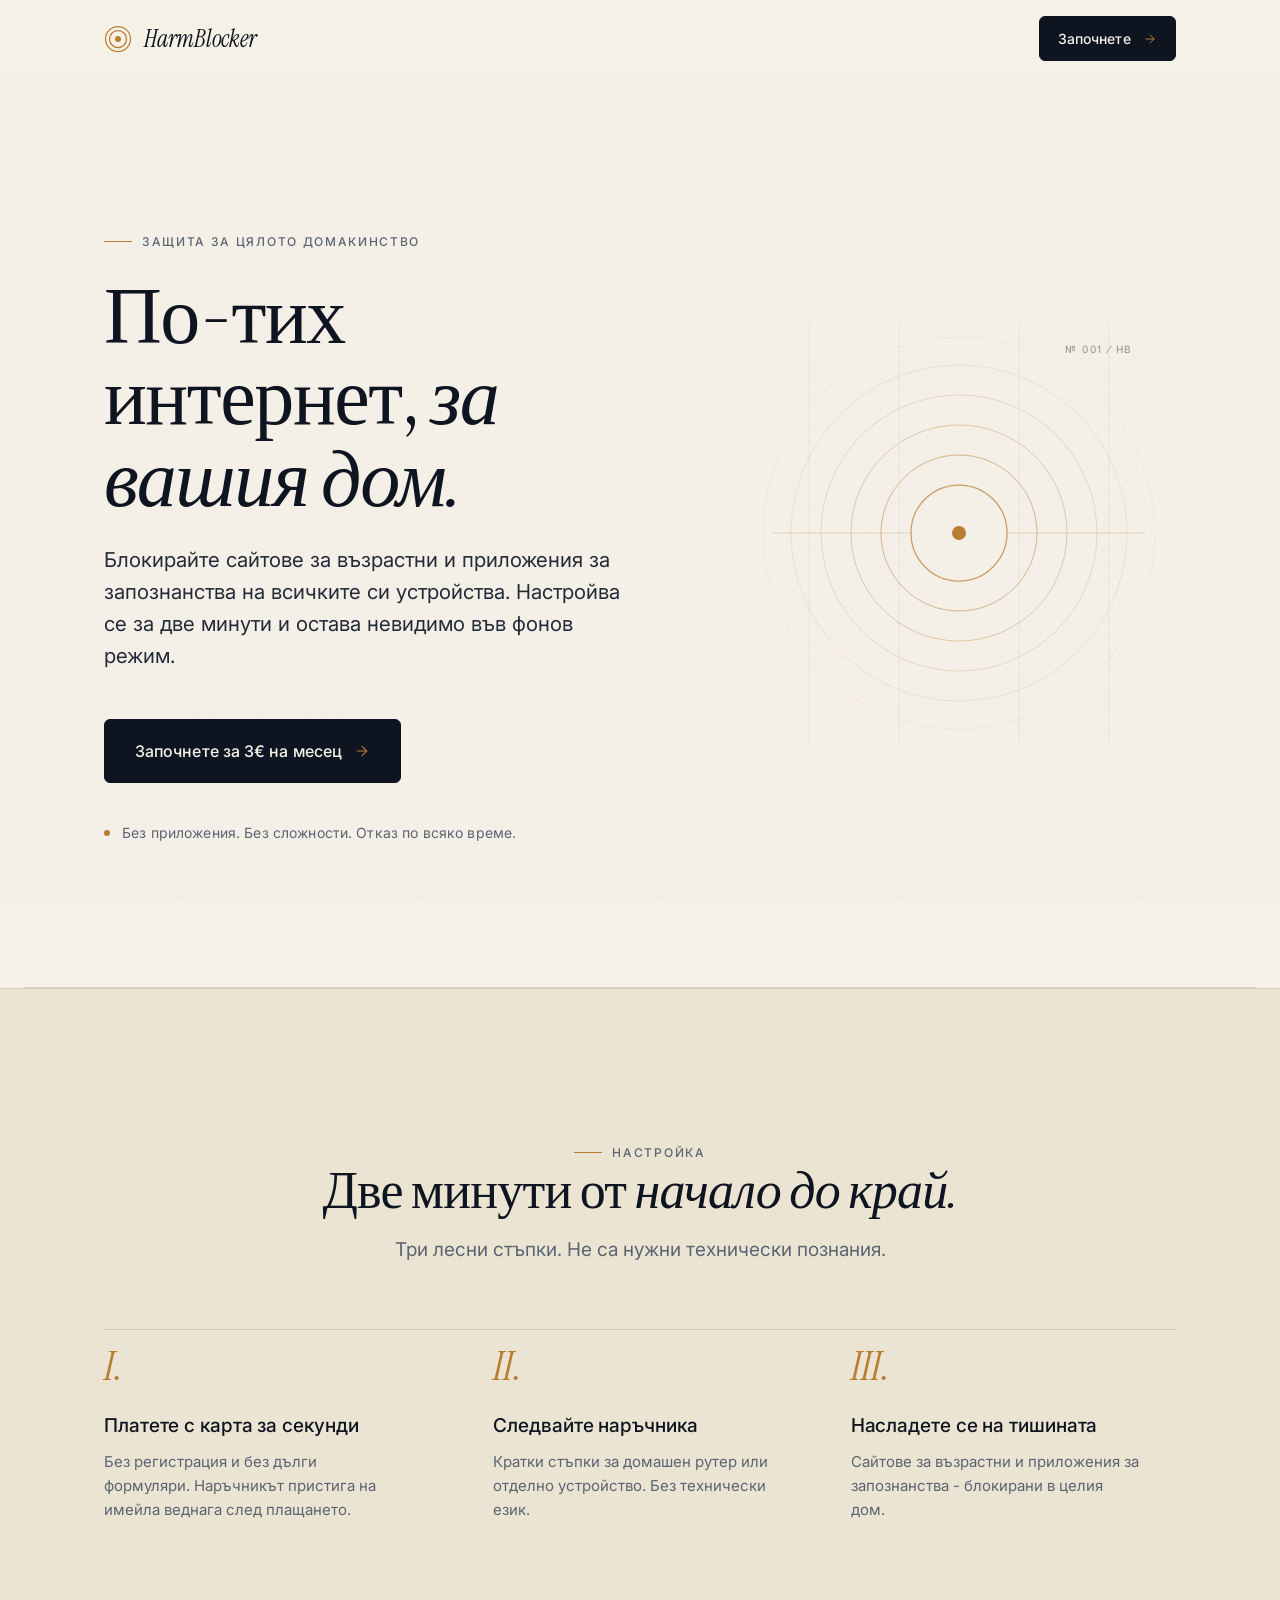
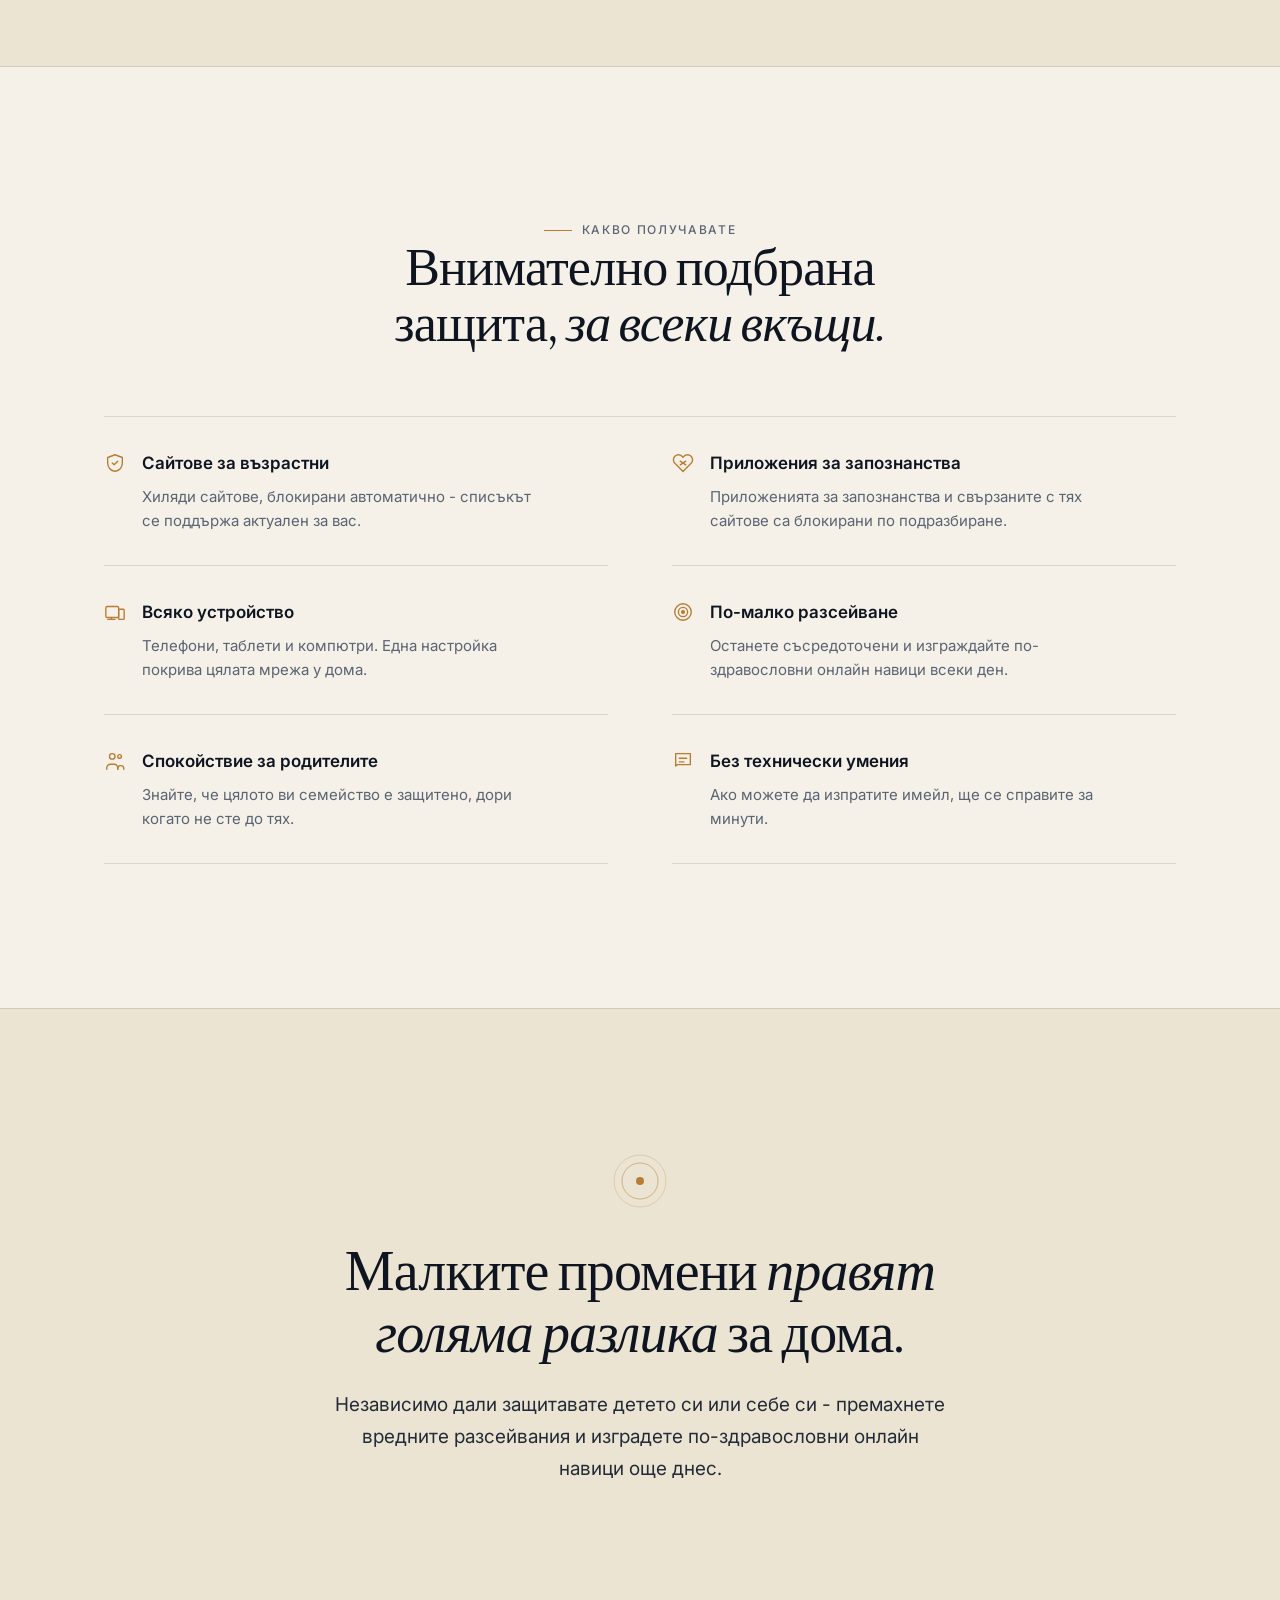
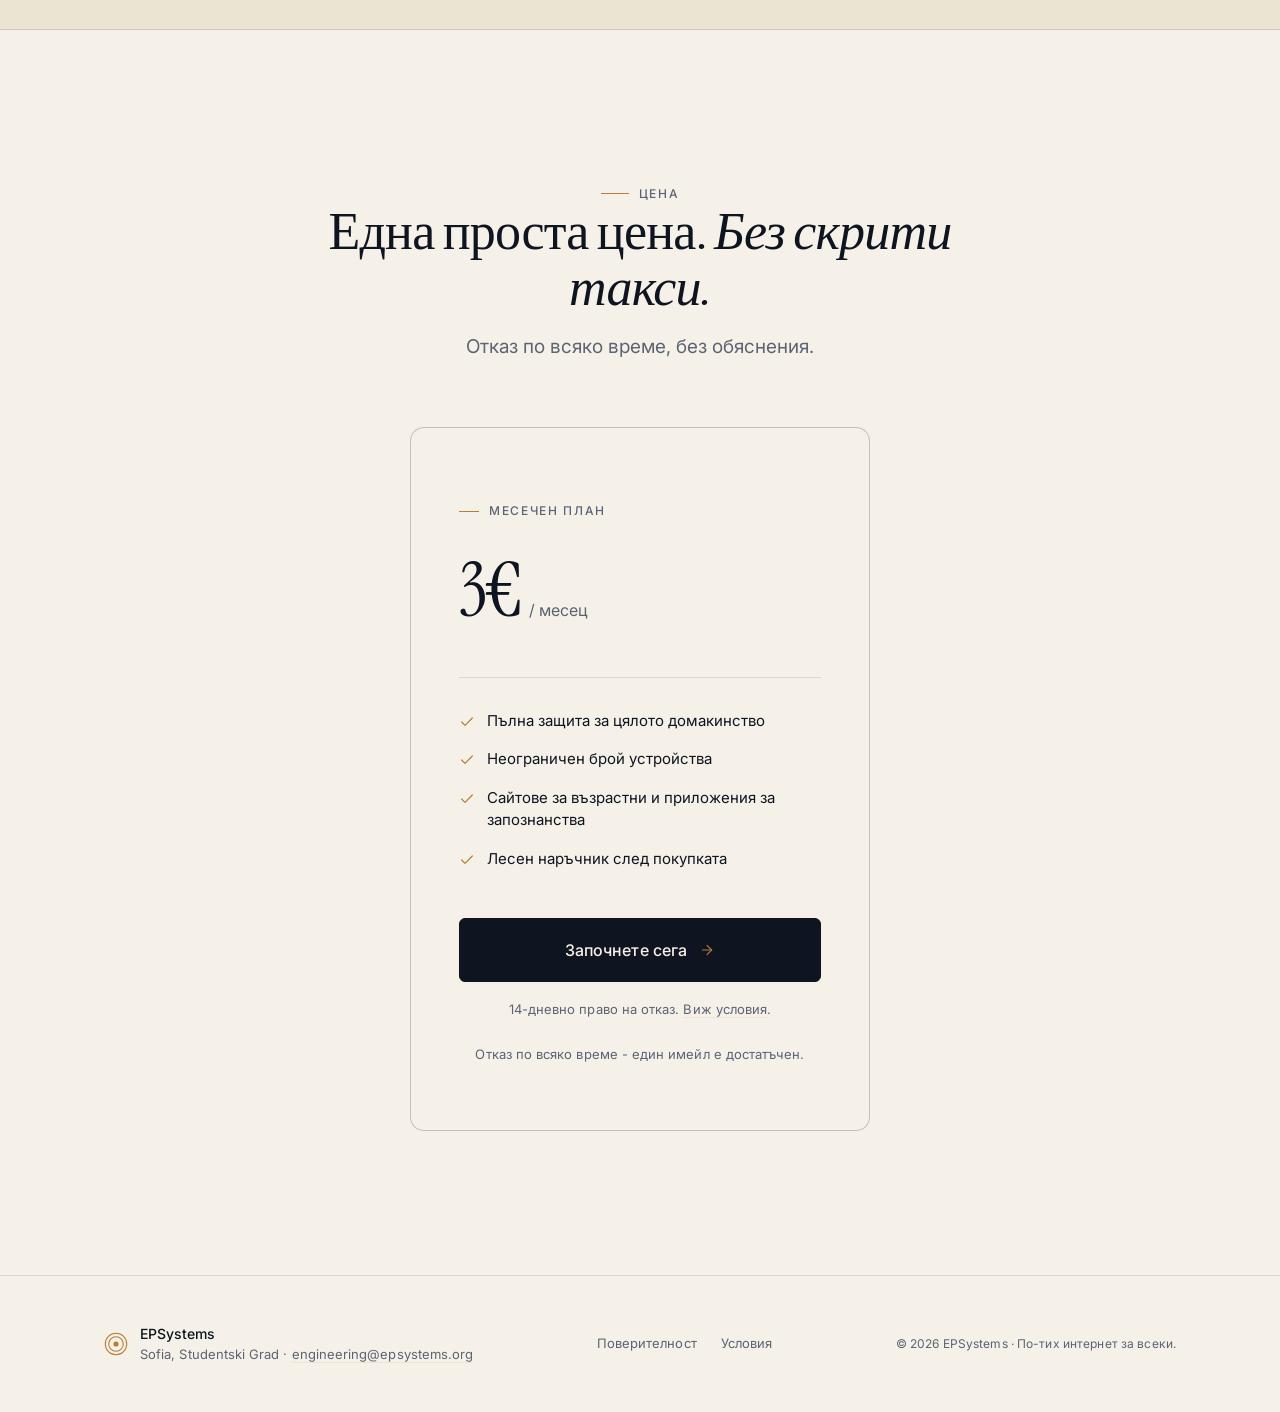
==== commit a5248292: "chore: swap entity placeholders for EPSystems - __ENTITY_NAME__ → EPSystems - __ENTITY_ADDRESS__ → S" ====
--- a/index.html
+++ b/index.html
@@ -588,10 +588,10 @@
             </svg>
           </span>
           <div class="footer__entity">
-            <div class="footer__entity-name">__ENTITY_NAME__</div>
+            <div class="footer__entity-name">EPSystems</div>
             <div class="footer__entity-meta">
-              __ENTITY_ADDRESS__ ·
-              <a href="mailto:__CONTACT_EMAIL__">__CONTACT_EMAIL__</a>
+              Sofia, Studentski Grad ·
+              <a href="mailto:engineering@epsystems.org">engineering@epsystems.org</a>
             </div>
           </div>
         </div>
@@ -600,7 +600,7 @@
           <a href="/terms">Условия</a>
         </nav>
         <div class="footer__copy">
-          © <span id="year">2026</span> __ENTITY_NAME__ · По-тих интернет за
+          © <span id="year">2026</span> EPSystems · По-тих интернет за
           всеки.
         </div>
       </div>
